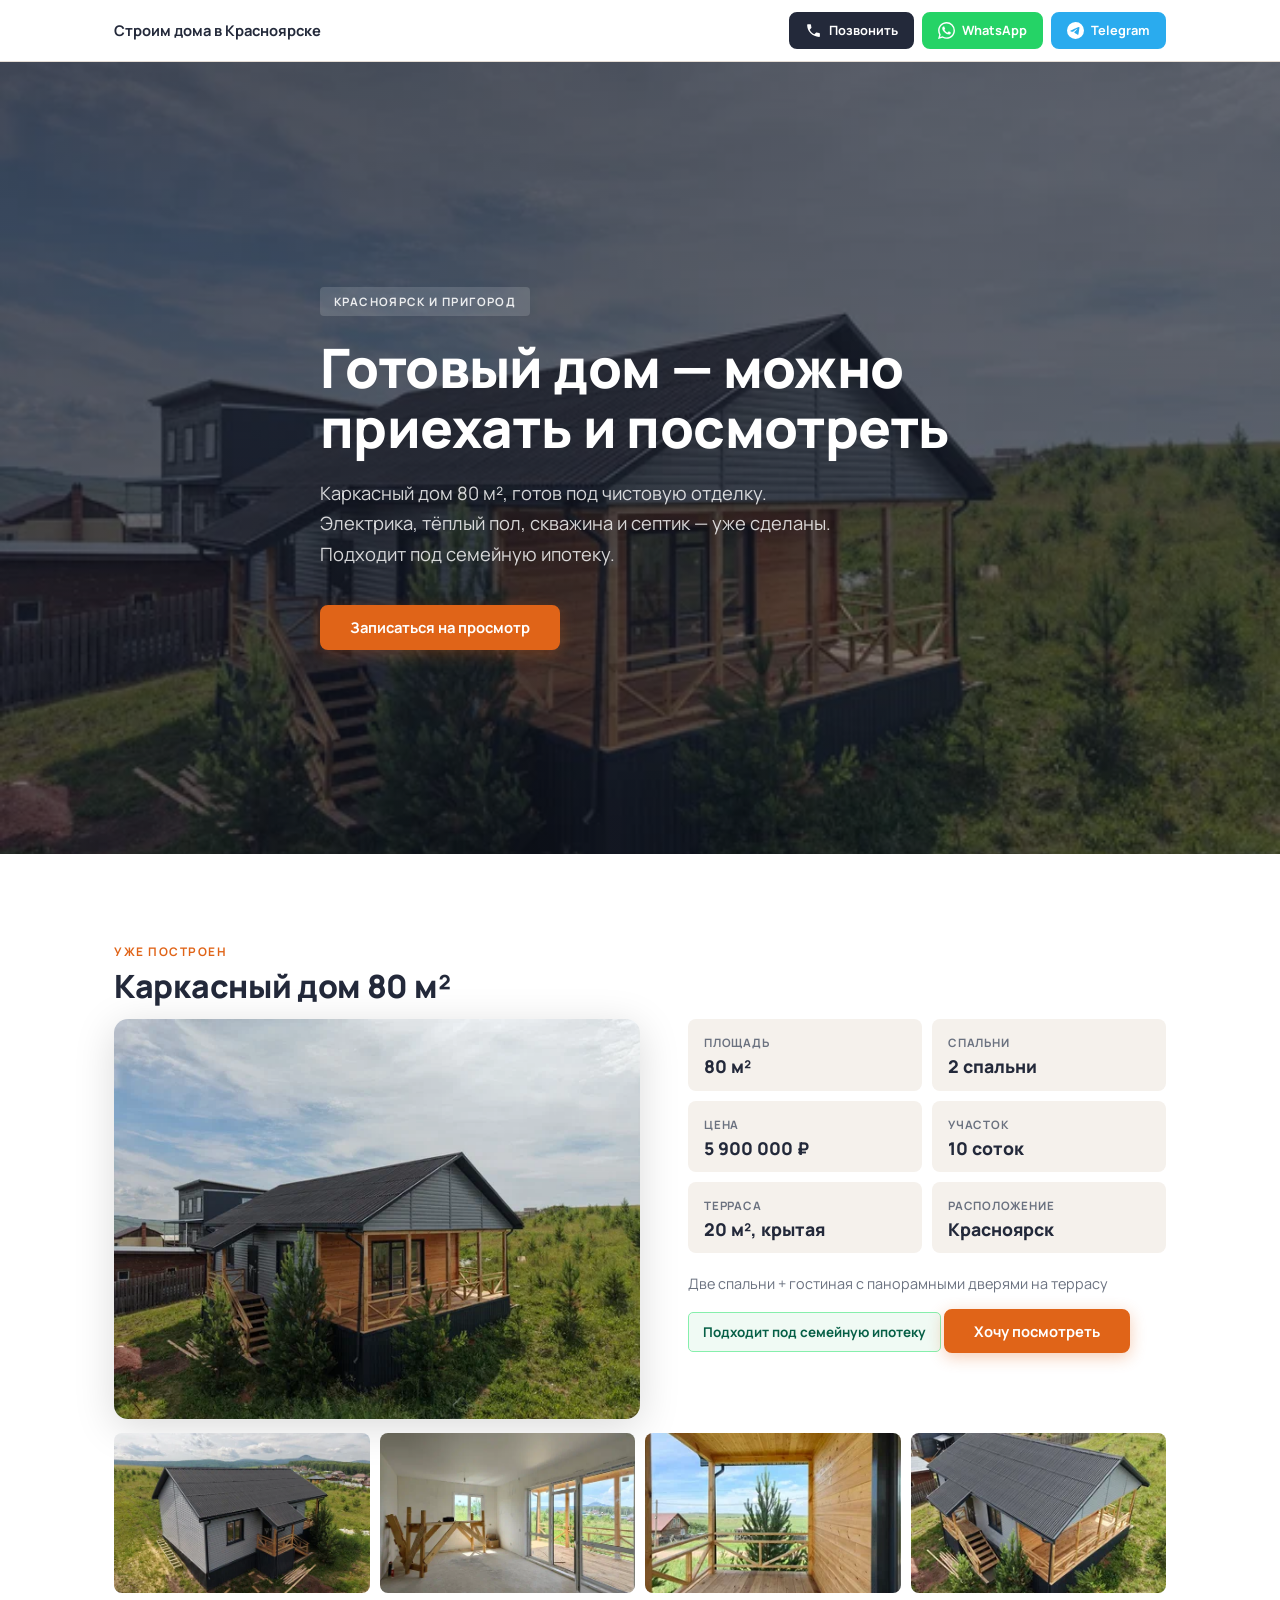
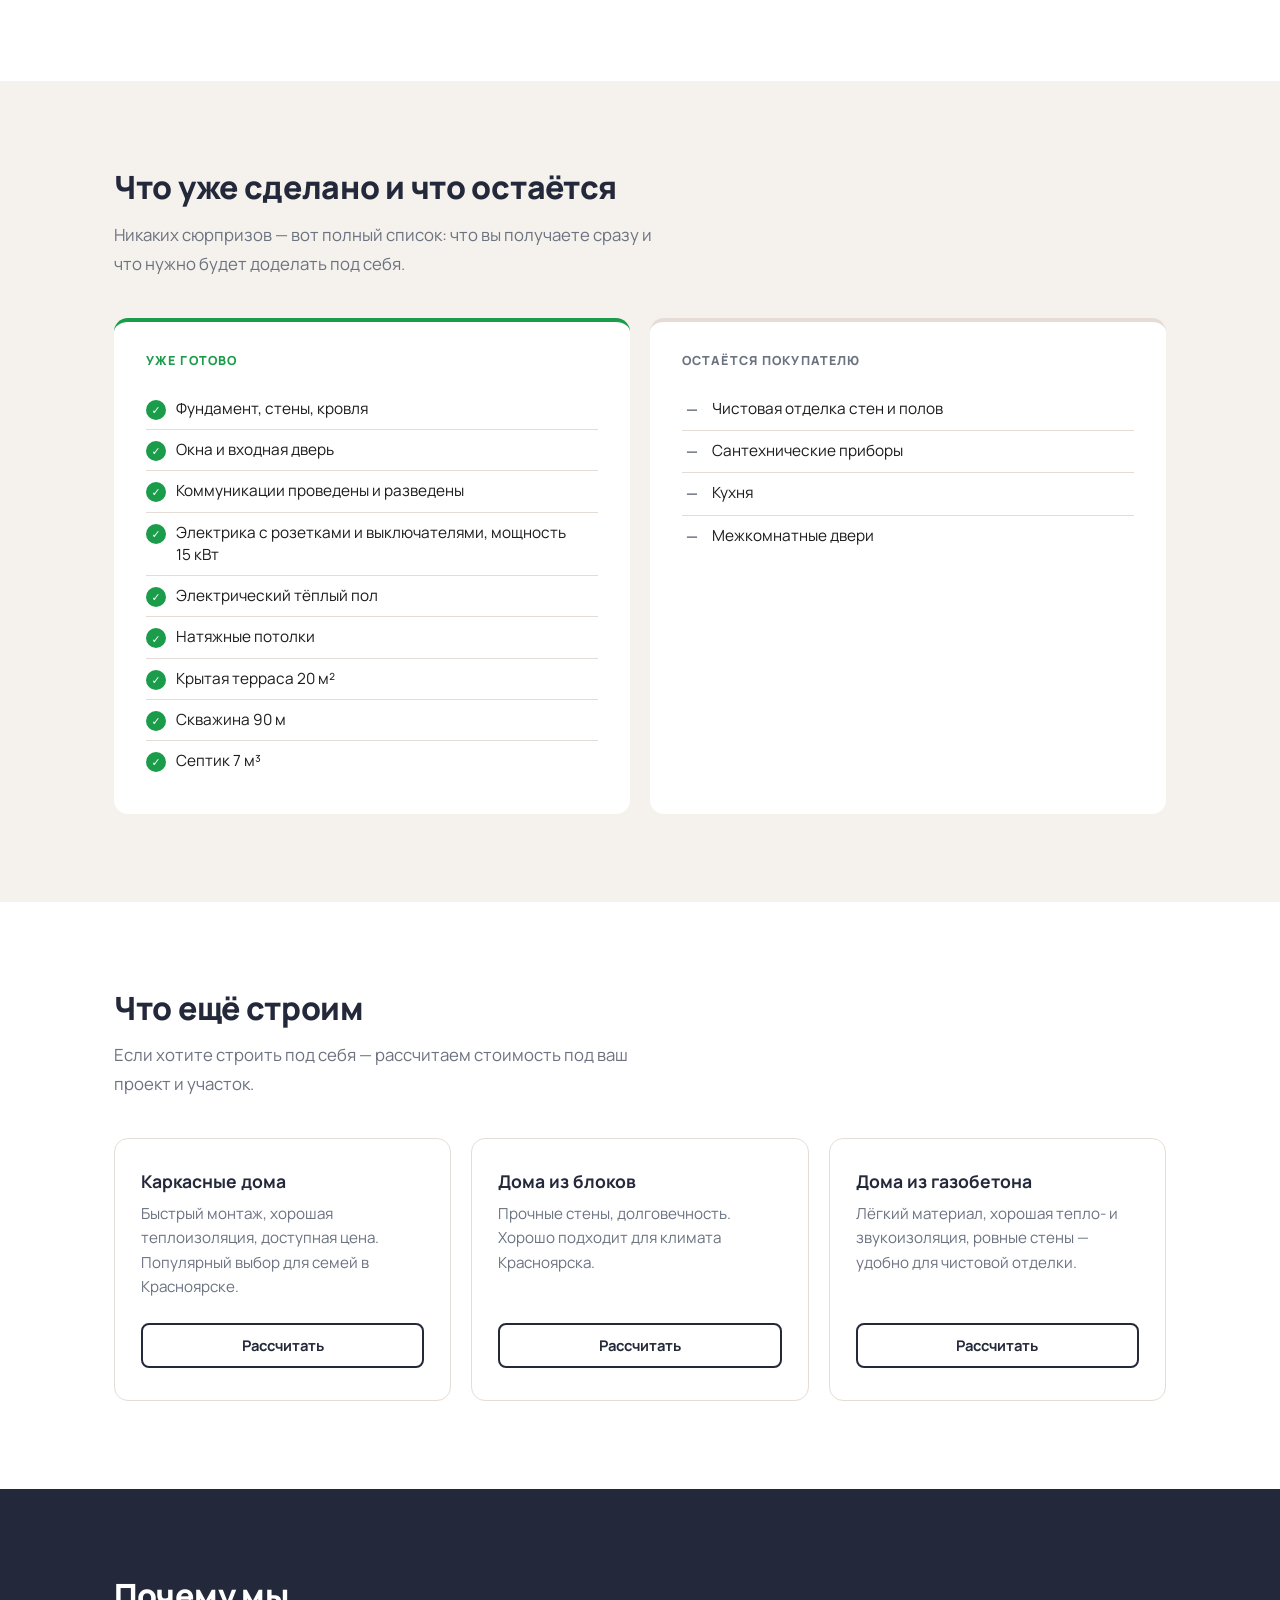
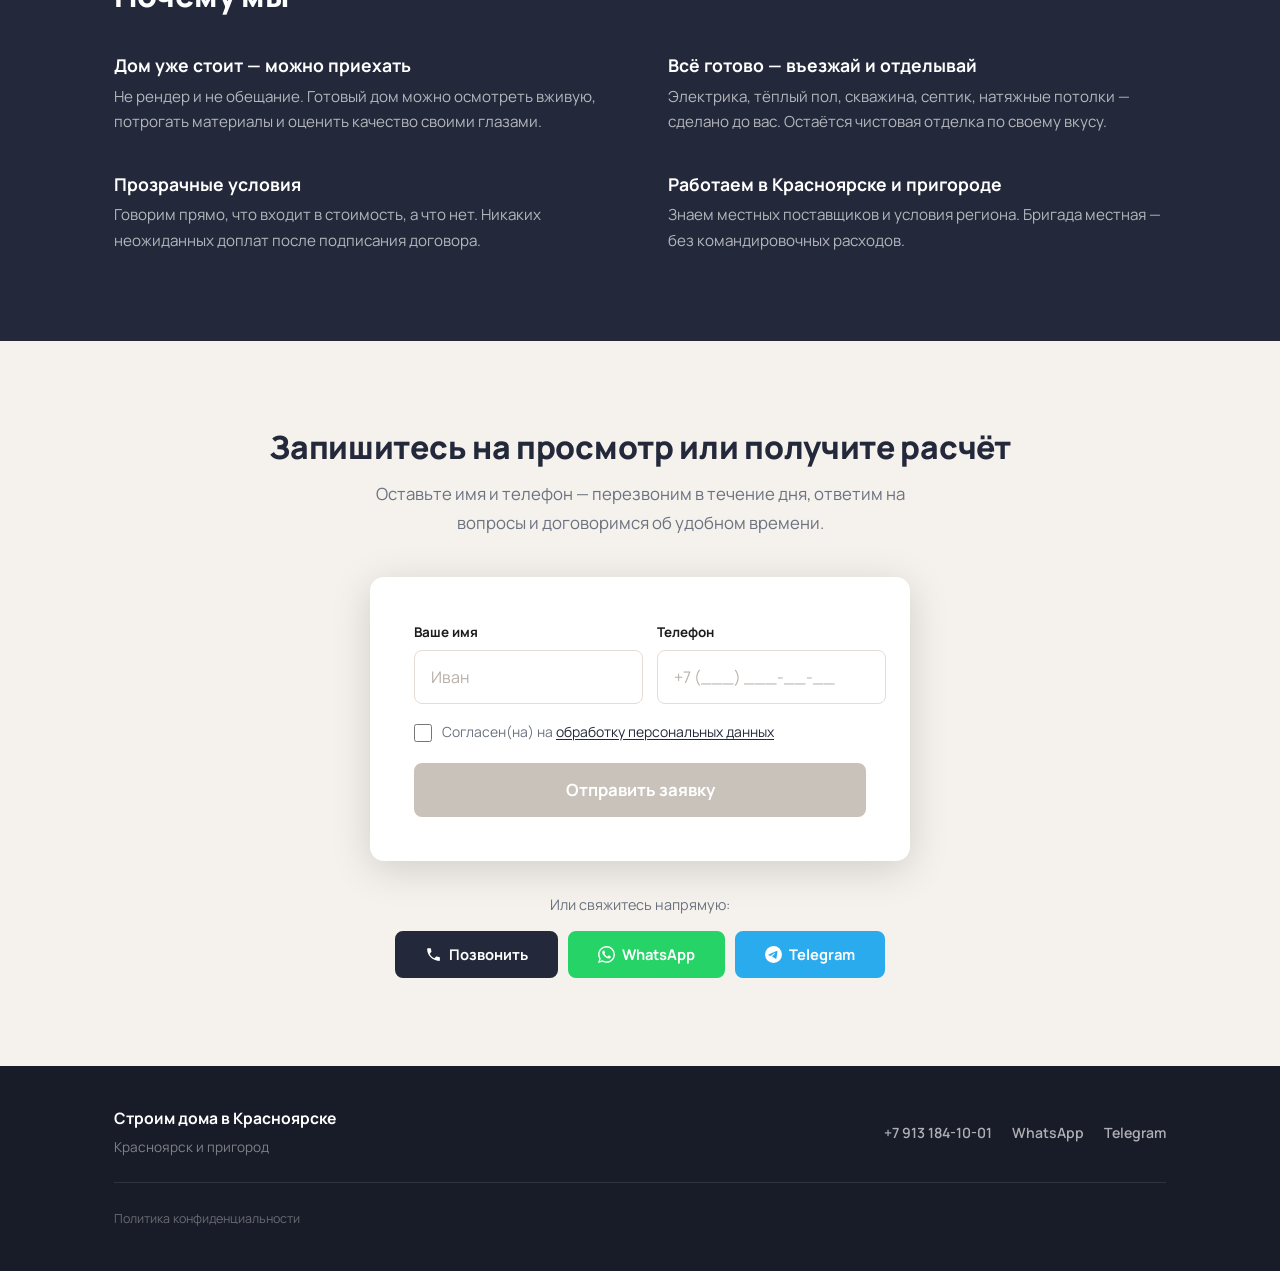
==== index.html @ 35a7e0dd "Запуск лендинга: каркасный дом 80 м² в Красноярске HTML-структура, стили, логика формы Formspree, фо" ====
<!DOCTYPE html>
<html lang="ru">
<head>
  <meta charset="UTF-8">
  <meta name="viewport" content="width=device-width, initial-scale=1.0">
  <title>Каркасный дом в Красноярске — готов под чистовую отделку</title>
  <meta name="description" content="Готовый каркасный дом 80 м² в Красноярске за 5 900 000 ₽. Электрика, тёплый пол, скважина, септик — уже сделаны. Подходит под семейную ипотеку.">
  <link rel="preconnect" href="https://fonts.googleapis.com">
  <link rel="preconnect" href="https://fonts.gstatic.com" crossorigin>
  <link href="https://fonts.googleapis.com/css2?family=Manrope:wght@400;500;600;700;800&display=swap" rel="stylesheet">
  <link rel="stylesheet" href="style.css">
</head>
<body>

  <!-- ========== ШАПКА ========== -->
  <header class="site-header">
    <div class="container">
      <div class="header-inner">
        <p class="header-brand">Строим дома в Красноярске</p>
        <nav class="header-contacts">
          <a href="tel:+79131841001" class="btn btn-call">Позвонить</a>
          <a href="https://wa.me/79131841001" class="btn btn-whatsapp" target="_blank" rel="noopener noreferrer">WhatsApp</a>
          <a href="https://t.me/buldog012" class="btn btn-telegram" target="_blank" rel="noopener noreferrer">Telegram</a>
        </nav>
      </div>
    </div>
  </header>


  <!-- ========== СЕКЦИЯ 1: HERO ========== -->
  <section class="hero" id="hero">
    <div class="container">
      <div class="hero-content">
        <p class="hero-location">Красноярск и пригород</p>
        <h1>Готовый дом&nbsp;— можно приехать и&nbsp;посмотреть</h1>
        <p class="hero-desc">
          Каркасный дом 80&nbsp;м², готов под чистовую отделку.
          Электрика, тёплый пол, скважина и&nbsp;септик&nbsp;— уже сделаны.
          Подходит под семейную ипотеку.
        </p>
        <a href="#form" class="btn btn-primary">Записаться на просмотр</a>
      </div>
    </div>
  </section>


  <!-- ========== СЕКЦИЯ 2: ГОТОВЫЙ ДОМ ========== -->
  <section class="ready-house" id="house">
    <div class="container">
      <p class="section-label">Уже построен</p>
      <h2>Каркасный дом 80&nbsp;м²</h2>

      <div class="house-layout">

        <!-- Главное фото -->
        <div class="house-photo">
          <img src="photos/main.jpg" alt="Готовый каркасный дом с террасой — вид сбоку" class="photo-main">
        </div>

        <!-- Параметры и CTA -->
        <div class="house-details">
          <dl class="house-params">
            <div class="param-item">
              <dt>Площадь</dt>
              <dd>80 м²</dd>
            </div>
            <div class="param-item">
              <dt>Спальни</dt>
              <dd>2 спальни</dd>
            </div>
            <div class="param-item">
              <dt>Цена</dt>
              <dd>5&nbsp;900&nbsp;000&nbsp;₽</dd>
            </div>
            <div class="param-item">
              <dt>Участок</dt>
              <dd>10 соток</dd>
            </div>
            <div class="param-item">
              <dt>Терраса</dt>
              <dd>20 м², крытая</dd>
            </div>
            <div class="param-item">
              <dt>Расположение</dt>
              <dd>Красноярск</dd>
            </div>
          </dl>

          <p class="house-plan">Две спальни + гостиная с&nbsp;панорамными дверями на&nbsp;террасу</p>

          <p class="mortgage-badge">Подходит под семейную ипотеку</p>

          <a href="#form" class="btn btn-primary">Хочу посмотреть</a>
        </div>

      </div><!-- /.house-layout -->

      <!-- Галерея -->
      <div class="house-gallery">
        <div class="gallery-item"><img src="photos/facade.jpg" alt="Дом целиком — фасад с участком и видом на горы" class="gallery-photo"></div>
        <div class="gallery-item"><img src="photos/interior.jpg" alt="Гостиная с панорамными дверями" class="gallery-photo"></div>
        <div class="gallery-item"><img src="photos/terrace.jpg" alt="Крытая деревянная терраса 20 м²" class="gallery-photo"></div>
        <div class="gallery-item"><img src="photos/roof.jpg" alt="Вид сверху на кровлю дома" class="gallery-photo"></div>
      </div>

    </div>
  </section>


  <!-- ========== СЕКЦИЯ 3: ЧТО СДЕЛАНО / ЧТО ОСТАЁТСЯ ========== -->
  <section class="included" id="included">
    <div class="container">
      <h2>Что уже сделано и что остаётся</h2>
      <p class="section-desc">
        Никаких сюрпризов&nbsp;— вот полный список: что вы получаете сразу и что нужно будет доделать под себя.
      </p>

      <div class="included-grid">

        <div class="included-col included-done">
          <h3>Уже готово</h3>
          <ul>
            <li>Фундамент, стены, кровля</li>
            <li>Окна и входная дверь</li>
            <li>Коммуникации проведены и разведены</li>
            <li>Электрика с розетками и выключателями, мощность 15&nbsp;кВт</li>
            <li>Электрический тёплый пол</li>
            <li>Натяжные потолки</li>
            <li>Крытая терраса 20&nbsp;м²</li>
            <li>Скважина 90&nbsp;м</li>
            <li>Септик 7&nbsp;м³</li>
          </ul>
        </div>

        <div class="included-col included-todo">
          <h3>Остаётся покупателю</h3>
          <ul>
            <li>Чистовая отделка стен и полов</li>
            <li>Сантехнические приборы</li>
            <li>Кухня</li>
            <li>Межкомнатные двери</li>
          </ul>
        </div>

      </div><!-- /.included-grid -->
    </div>
  </section>


  <!-- ========== СЕКЦИЯ 4: ЧТО ЕЩЁ СТРОИМ ========== -->
  <section class="build-types" id="types">
    <div class="container">
      <h2>Что ещё строим</h2>
      <p class="section-desc">
        Если хотите строить под себя&nbsp;— рассчитаем стоимость под ваш проект и участок.
      </p>

      <div class="types-grid">

        <div class="type-card">
          <h3>Каркасные дома</h3>
          <p>
            Быстрый монтаж, хорошая теплоизоляция, доступная цена.
            Популярный выбор для семей в Красноярске.
          </p>
          <a href="#form" class="btn btn-outline">Рассчитать</a>
        </div>

        <div class="type-card">
          <h3>Дома из блоков</h3>
          <p>
            Прочные стены, долговечность.
            Хорошо подходит для климата Красноярска.
          </p>
          <a href="#form" class="btn btn-outline">Рассчитать</a>
        </div>

        <div class="type-card">
          <h3>Дома из газобетона</h3>
          <p>
            Лёгкий материал, хорошая тепло- и звукоизоляция,
            ровные стены&nbsp;— удобно для чистовой отделки.
          </p>
          <a href="#form" class="btn btn-outline">Рассчитать</a>
        </div>

      </div><!-- /.types-grid -->
    </div>
  </section>


  <!-- ========== СЕКЦИЯ 5: ПОЧЕМУ МЫ ========== -->
  <section class="why-us" id="why">
    <div class="container">
      <h2>Почему мы</h2>

      <div class="reasons-grid">

        <div class="reason">
          <h3>Дом уже стоит&nbsp;— можно приехать</h3>
          <p>
            Не рендер и не обещание. Готовый дом можно осмотреть вживую,
            потрогать материалы и оценить качество своими глазами.
          </p>
        </div>

        <div class="reason">
          <h3>Всё готово&nbsp;— въезжай и отделывай</h3>
          <p>
            Электрика, тёплый пол, скважина, септик, натяжные потолки&nbsp;— сделано до вас.
            Остаётся чистовая отделка по своему вкусу.
          </p>
        </div>

        <div class="reason">
          <h3>Прозрачные условия</h3>
          <p>
            Говорим прямо, что входит в стоимость, а что нет.
            Никаких неожиданных доплат после подписания договора.
          </p>
        </div>

        <div class="reason">
          <h3>Работаем в Красноярске и пригороде</h3>
          <p>
            Знаем местных поставщиков и условия региона.
            Бригада местная&nbsp;— без командировочных расходов.
          </p>
        </div>

      </div><!-- /.reasons-grid -->
    </div>
  </section>


  <!-- ========== СЕКЦИЯ 6: ФОРМА ЗАЯВКИ ========== -->
  <section class="form-section" id="form">
    <div class="container">
      <h2>Запишитесь на просмотр или получите расчёт</h2>
      <p class="section-desc">
        Оставьте имя и телефон&nbsp;— перезвоним в течение дня,
        ответим на вопросы и договоримся об удобном времени.
      </p>

      <!--
        Formspree: зарегистрируйтесь на formspree.io, создайте форму
        и замените ВАША_ФОРМА_ID на полученный ID (например, xrgvkpbn).
      -->
      <form class="lead-form" id="lead-form"
            action="https://formspree.io/f/mgojpaep"
            method="POST">

        <div class="form-fields">
          <div class="form-field">
            <label for="name">Ваше имя</label>
            <input
              type="text"
              id="name"
              name="name"
              placeholder="Иван"
              autocomplete="given-name"
              required
            >
          </div>
          <div class="form-field">
            <label for="phone">Телефон</label>
            <input
              type="tel"
              id="phone"
              name="phone"
              placeholder="+7 (___) ___-__-__"
              autocomplete="tel"
              required
            >
          </div>
        </div>

        <div class="form-consent">
          <label class="consent-label">
            <input type="checkbox" name="consent" required>
            <span>
              Согласен(на) на
              <a href="privacy.html" target="_blank" rel="noopener">обработку персональных данных</a>
            </span>
          </label>
        </div>

        <button type="submit" class="btn btn-primary btn-submit">Отправить заявку</button>

      </form>

      <!-- Показывается после успешной отправки вместо формы -->
      <div class="form-success" id="form-success" hidden>
        <p class="success-icon">&#10003;</p>
        <h3>Заявка отправлена!</h3>
        <p>Перезвоним вам в течение дня.</p>
      </div>

      <!-- Альтернативный способ связи -->
      <div class="form-alt-contacts">
        <p>Или свяжитесь напрямую:</p>
        <div class="contact-buttons">
          <a href="tel:+79131841001" class="btn btn-call">Позвонить</a>
          <a href="https://wa.me/79131841001" class="btn btn-whatsapp" target="_blank" rel="noopener noreferrer">WhatsApp</a>
          <a href="https://t.me/buldog012" class="btn btn-telegram" target="_blank" rel="noopener noreferrer">Telegram</a>
        </div>
      </div>

    </div>
  </section>


  <!-- ========== ПОДВАЛ ========== -->
  <footer class="site-footer">
    <div class="container">
      <div class="footer-inner">

        <div class="footer-info">
          <p class="footer-brand">Строим дома в Красноярске</p>
          <p class="footer-city">Красноярск и пригород</p>
        </div>

        <div class="footer-contacts">
          <a href="tel:+79131841001">+7 913 184-10-01</a>
          <a href="https://wa.me/79131841001" target="_blank" rel="noopener noreferrer">WhatsApp</a>
          <a href="https://t.me/buldog012" target="_blank" rel="noopener noreferrer">Telegram</a>
        </div>

      </div><!-- /.footer-inner -->

      <p class="footer-legal">
        <a href="privacy.html">Политика конфиденциальности</a>
      </p>
    </div>
  </footer>

  <!-- Прилипающая нижняя панель (только мобильные) -->
  <div class="mobile-bar">
    <a href="tel:+79131841001" class="mobile-bar__btn mobile-bar__btn--call">Позвонить</a>
    <a href="https://wa.me/79131841001" class="mobile-bar__btn mobile-bar__btn--wa" target="_blank" rel="noopener noreferrer">WhatsApp</a>
    <a href="https://t.me/buldog012" class="mobile-bar__btn mobile-bar__btn--tg" target="_blank" rel="noopener noreferrer">Telegram</a>
  </div>

  <script src="script.js"></script>
</body>
</html>
---- style.css ----
@import url('https://fonts.googleapis.com/css2?family=Manrope:wght@400;500;600;700;800&display=swap');

/* =============================================
   Переменные
============================================= */
:root {
  /* Палитра из фото дома */
  --c-dark:        #23293a;   /* графит/антрацит — обшивка дома */
  --c-dark-deep:   #181c28;   /* подвал, самые тёмные места */
  --c-accent:      #e06418;   /* CTA — тёплый оранжевый, видно на любом фоне */
  --c-accent-h:    #c45514;
  --c-wood:        #9e6b38;   /* дерево террасы */
  --c-wood-light:  #f0e8df;   /* светлый беж */

  /* Зелёный — выполнено */
  --c-green:       #1a9c4a;
  --c-green-bg:    #f0faf4;
  --c-green-brd:   #86efac;

  /* Мессенджеры */
  --c-wa:   #25d366;  --c-wa-h:  #1da851;
  --c-tg:   #2aabee;  --c-tg-h:  #1a8fc6;

  /* Нейтральные */
  --c-bg:      #ffffff;
  --c-bg-alt:  #f5f1ec;
  --c-text:    #1c1c1e;
  --c-muted:   #6b7280;
  --c-border:  #e5ddd5;

  /* Форма и тени */
  --r:     14px;
  --r-sm:  8px;
  --r-xs:  5px;
  --sh-sm: 0 2px 8px rgba(0,0,0,.07);
  --sh:    0 4px 20px rgba(0,0,0,.10);
  --sh-md: 0 8px 40px rgba(0,0,0,.15);

  --wrap: 1100px;
  --py:   88px;
}

/* =============================================
   Сброс и база
============================================= */
*, *::before, *::after { box-sizing: border-box; margin: 0; padding: 0; }
html  { scroll-behavior: smooth; }
img   { max-width: 100%; display: block; }
a     { text-decoration: none; color: inherit; }
ul    { list-style: none; }

body {
  font-family: 'Manrope', 'Segoe UI', system-ui, sans-serif;
  font-size: 17px;
  line-height: 1.65;
  color: var(--c-text);
  background: var(--c-bg);
  -webkit-font-smoothing: antialiased;
}

h1, h2, h3 { line-height: 1.18; font-weight: 800; }
h2 { font-size: 2rem; color: var(--c-dark); margin-bottom: 14px; letter-spacing: -.3px; }
h3 { font-size: 1.1rem; font-weight: 700; }

/* =============================================
   Контейнер
============================================= */
.container {
  max-width: var(--wrap);
  margin: 0 auto;
  padding: 0 24px;
}

section { padding: var(--py) 0; }

.section-label {
  font-size: .74rem;
  font-weight: 700;
  letter-spacing: .13em;
  text-transform: uppercase;
  color: var(--c-accent);
  margin-bottom: 6px;
}

.section-desc {
  font-size: 1.05rem;
  color: var(--c-muted);
  max-width: 560px;
  margin-bottom: 40px;
  line-height: 1.7;
}

/* =============================================
   Кнопки
============================================= */
.btn {
  display: inline-flex;
  align-items: center;
  justify-content: center;
  gap: 7px;
  padding: 13px 28px;
  border-radius: var(--r-sm);
  font-family: inherit;
  font-size: .92rem;
  font-weight: 700;
  border: 2px solid transparent;
  cursor: pointer;
  transition: background .17s, color .17s, border-color .17s, box-shadow .17s, transform .1s;
  white-space: nowrap;
  line-height: 1;
}
.btn:active { transform: scale(.97); }

.btn-primary {
  background: var(--c-accent);
  color: #fff;
  border-color: var(--c-accent);
  box-shadow: 0 4px 16px rgba(224,100,24,.32);
}
.btn-primary:hover {
  background: var(--c-accent-h);
  border-color: var(--c-accent-h);
  box-shadow: 0 6px 22px rgba(224,100,24,.42);
}

.btn-outline {
  background: transparent;
  color: var(--c-dark);
  border-color: var(--c-dark);
}
.btn-outline:hover { background: var(--c-dark); color: #fff; }

.btn-call     { background: var(--c-dark);  color: #fff; border-color: var(--c-dark); }
.btn-call:hover { background: var(--c-dark-deep); border-color: var(--c-dark-deep); }
.btn-whatsapp { background: var(--c-wa);   color: #fff; border-color: var(--c-wa); }
.btn-whatsapp:hover { background: var(--c-wa-h); border-color: var(--c-wa-h); }
.btn-telegram { background: var(--c-tg);   color: #fff; border-color: var(--c-tg); }
.btn-telegram:hover { background: var(--c-tg-h); border-color: var(--c-tg-h); }

/* Иконки в кнопках контактов */
.btn-call::before,
.btn-whatsapp::before,
.btn-telegram::before {
  content: '';
  display: block;
  width: 17px;
  height: 17px;
  background: no-repeat center / contain;
  flex-shrink: 0;
}
.btn-call::before {
  background-image: url("data:image/svg+xml,%3Csvg xmlns='http://www.w3.org/2000/svg' viewBox='0 0 24 24' fill='white'%3E%3Cpath d='M6.62 10.79c1.44 2.83 3.76 5.14 6.59 6.59l2.2-2.2c.27-.27.67-.36 1.02-.24 1.12.37 2.33.57 3.57.57.55 0 1 .45 1 1V20c0 .55-.45 1-1 1-9.39 0-17-7.61-17-17 0-.55.45-1 1-1h3.5c.55 0 1 .45 1 1 0 1.25.2 2.45.57 3.57.11.35.03.74-.25 1.02l-2.2 2.2z'/%3E%3C/svg%3E");
}
.btn-whatsapp::before {
  background-image: url("data:image/svg+xml,%3Csvg xmlns='http://www.w3.org/2000/svg' viewBox='0 0 24 24' fill='white'%3E%3Cpath d='M17.472 14.382c-.297-.149-1.758-.867-2.03-.967-.273-.099-.471-.148-.67.15-.197.297-.767.966-.94 1.164-.173.199-.347.223-.644.075-.297-.15-1.255-.463-2.39-1.475-.883-.788-1.48-1.761-1.653-2.059-.173-.297-.018-.458.13-.606.134-.133.298-.347.446-.52.149-.174.198-.298.298-.497.099-.198.05-.371-.025-.52-.075-.149-.669-1.612-.916-2.207-.242-.579-.487-.5-.669-.51-.173-.008-.371-.01-.57-.01-.198 0-.52.074-.792.372-.272.297-1.04 1.016-1.04 2.479 0 1.462 1.065 2.875 1.213 3.074.149.198 2.096 3.2 5.077 4.487.709.306 1.262.489 1.694.625.712.227 1.36.195 1.871.118.571-.085 1.758-.719 2.006-1.413.248-.694.248-1.289.173-1.413-.074-.124-.272-.198-.57-.347m-5.421 7.403h-.004a9.87 9.87 0 01-5.031-1.378l-.361-.214-3.741.982.998-3.648-.235-.374a9.86 9.86 0 01-1.51-5.26c.001-5.45 4.436-9.884 9.888-9.884 2.64 0 5.122 1.03 6.988 2.898a9.825 9.825 0 012.893 6.994c-.003 5.45-4.437 9.884-9.885 9.884m8.413-18.297A11.815 11.815 0 0012.05 0C5.495 0 .16 5.335.157 11.892c0 2.096.547 4.142 1.588 5.945L.057 24l6.305-1.654a11.882 11.882 0 005.683 1.448h.005c6.554 0 11.89-5.335 11.893-11.893a11.821 11.821 0 00-3.48-8.413z'/%3E%3C/svg%3E");
}
.btn-telegram::before {
  background-image: url("data:image/svg+xml,%3Csvg xmlns='http://www.w3.org/2000/svg' viewBox='0 0 24 24' fill='white'%3E%3Cpath d='M11.944 0A12 12 0 0 0 0 12a12 12 0 0 0 12 12 12 12 0 0 0 12-12A12 12 0 0 0 12 0a12 12 0 0 0-.056 0zm4.962 7.224c.1-.002.321.023.465.14a.506.506 0 0 1 .171.325c.016.093.036.306.02.472-.18 1.898-.962 6.502-1.36 8.627-.168.9-.499 1.201-.82 1.23-.696.065-1.225-.46-1.9-.902-1.056-.693-1.653-1.124-2.678-1.8-1.185-.78-.417-1.21.258-1.91.177-.184 3.247-2.977 3.307-3.23.007-.032.014-.15-.056-.212s-.174-.041-.249-.024c-.106.024-1.793 1.14-5.061 3.345-.48.33-.913.49-1.302.48-.428-.008-1.252-.241-1.865-.44-.752-.245-1.349-.374-1.297-.789.027-.216.325-.437.893-.663 3.498-1.524 5.83-2.529 6.998-3.014 3.332-1.386 4.025-1.627 4.476-1.635z'/%3E%3C/svg%3E");
}

/* =============================================
   Шапка
============================================= */
.site-header {
  position: sticky;
  top: 0;
  z-index: 100;
  background: rgba(255,255,255,.96);
  backdrop-filter: blur(10px);
  -webkit-backdrop-filter: blur(10px);
  border-bottom: 1px solid var(--c-border);
  padding: 12px 0;
}
.header-inner {
  display: flex;
  align-items: center;
  justify-content: space-between;
  gap: 16px;
}
.header-brand {
  font-size: .92rem;
  font-weight: 700;
  color: var(--c-dark);
  white-space: nowrap;
}
.header-contacts { display: flex; gap: 8px; }
.header-contacts .btn { padding: 8px 14px; font-size: .8rem; }

/* =============================================
   Hero
============================================= */
.hero {
  background:
    linear-gradient(170deg, rgba(20,25,40,.70) 0%, rgba(20,25,40,.50) 100%),
    url('photos/main.jpg') center 40% / cover no-repeat;
  min-height: 88vh;
  display: flex;
  align-items: center;
  padding: 120px 0 100px;
}
.hero-content { max-width: 640px; }

.hero-location {
  display: inline-block;
  background: rgba(255,255,255,.15);
  color: rgba(255,255,255,.88);
  font-size: .72rem;
  font-weight: 700;
  letter-spacing: .12em;
  text-transform: uppercase;
  padding: 5px 14px;
  border-radius: 4px;
  margin-bottom: 22px;
}
.hero h1 {
  font-size: 3.4rem;
  color: #fff;
  font-weight: 800;
  line-height: 1.1;
  letter-spacing: -.6px;
  margin-bottom: 20px;
}
.hero-desc {
  font-size: 1.15rem;
  color: rgba(255,255,255,.82);
  line-height: 1.65;
  margin-bottom: 36px;
  max-width: 520px;
}

/* =============================================
   Готовый дом
============================================= */
.ready-house { background: var(--c-bg); }

.house-layout {
  display: grid;
  grid-template-columns: 1.1fr 1fr;
  gap: 48px;
  align-items: start;
  margin-bottom: 14px;
}
.photo-main {
  width: 100%;
  height: 400px;
  object-fit: cover;
  border-radius: var(--r);
  box-shadow: var(--sh-md);
}

.house-params {
  display: grid;
  grid-template-columns: 1fr 1fr;
  gap: 10px;
  margin-bottom: 20px;
}
.param-item {
  background: var(--c-bg-alt);
  border-radius: var(--r-sm);
  padding: 14px 16px;
}
.param-item dt {
  font-size: .72rem;
  color: var(--c-muted);
  font-weight: 700;
  text-transform: uppercase;
  letter-spacing: .07em;
  margin-bottom: 4px;
}
.param-item dd {
  font-size: 1.1rem;
  font-weight: 800;
  color: var(--c-dark);
  line-height: 1.15;
}

.house-plan {
  font-size: .9rem;
  color: var(--c-muted);
  margin-bottom: 14px;
  line-height: 1.5;
}

.mortgage-badge {
  display: inline-block;
  background: var(--c-green-bg);
  color: #065f46;
  border: 1px solid var(--c-green-brd);
  border-radius: var(--r-xs);
  padding: 8px 14px;
  font-size: .84rem;
  font-weight: 700;
  margin-bottom: 22px;
}

.house-gallery {
  display: grid;
  grid-template-columns: repeat(4, 1fr);
  gap: 10px;
  margin-top: 10px;
}
.gallery-item {
  overflow: hidden;
  border-radius: var(--r-sm);
  height: 160px;
}
.gallery-photo {
  width: 100%;
  height: 100%;
  object-fit: cover;
  display: block;
  transition: transform .32s ease;
}
.gallery-item:hover .gallery-photo { transform: scale(1.07); }

/* =============================================
   Что сделано / остаётся
============================================= */
.included { background: var(--c-bg-alt); }

.included-grid {
  display: grid;
  grid-template-columns: 1fr 1fr;
  gap: 20px;
}
.included-col {
  background: var(--c-bg);
  border-radius: var(--r);
  padding: 32px;
  border-top: 4px solid var(--c-border);
}
.included-done { border-top-color: var(--c-green); }

.included-col h3 {
  font-size: .78rem;
  font-weight: 800;
  text-transform: uppercase;
  letter-spacing: .09em;
  margin-bottom: 20px;
  color: var(--c-muted);
}
.included-done h3 { color: var(--c-green); }

.included-col ul li {
  display: flex;
  align-items: flex-start;
  gap: 10px;
  padding: 9px 0;
  border-bottom: 1px solid var(--c-border);
  font-size: .96rem;
  line-height: 1.45;
}
.included-col ul li:last-child { border-bottom: none; }

.included-done ul li::before {
  content: '✓';
  display: flex;
  align-items: center;
  justify-content: center;
  width: 20px;
  height: 20px;
  min-width: 20px;
  background: var(--c-green);
  color: #fff;
  border-radius: 50%;
  font-size: .68rem;
  font-weight: 800;
  margin-top: 2px;
}
.included-todo ul li::before {
  content: '—';
  color: var(--c-muted);
  font-weight: 700;
  min-width: 20px;
  text-align: center;
  margin-top: 1px;
}

/* =============================================
   Что строим
============================================= */
.build-types { background: var(--c-bg); }

.types-grid {
  display: grid;
  grid-template-columns: repeat(3, 1fr);
  gap: 20px;
}
.type-card {
  border: 1.5px solid var(--c-border);
  border-radius: var(--r);
  padding: 32px 26px;
  display: flex;
  flex-direction: column;
  transition: box-shadow .2s, border-color .2s, transform .2s;
}
.type-card:hover {
  box-shadow: var(--sh);
  border-color: #c4b8ad;
  transform: translateY(-3px);
}
.type-num {
  font-size: 2.2rem;
  font-weight: 800;
  color: var(--c-border);
  line-height: 1;
  margin-bottom: 14px;
}
.type-card h3 { color: var(--c-dark); margin-bottom: 10px; }
.type-card p  { color: var(--c-muted); font-size: .95rem; flex-grow: 1; margin-bottom: 24px; line-height: 1.6; }

/* =============================================
   Почему мы
============================================= */
.why-us { background: var(--c-dark); }
.why-us h2 { color: #fff; margin-bottom: 40px; }

.reasons-grid {
  display: grid;
  grid-template-columns: repeat(2, 1fr);
  gap: 40px 56px;
}
.reason-num {
  font-size: 1.3rem;
  font-weight: 800;
  color: rgba(255,255,255,.18);
  margin-bottom: 10px;
}
.reason h3 { color: #fff; margin-bottom: 8px; }
.reason p  { color: rgba(255,255,255,.66); font-size: .95rem; line-height: 1.65; }

/* =============================================
   Форма
============================================= */
.form-section { background: var(--c-bg-alt); }
.form-section h2 { text-align: center; }
.form-section .section-desc { margin: 0 auto 40px; text-align: center; }

.lead-form {
  max-width: 540px;
  margin: 0 auto;
  background: var(--c-bg);
  border-radius: var(--r);
  padding: 44px;
  box-shadow: var(--sh-md);
}
.form-fields {
  display: grid;
  grid-template-columns: 1fr 1fr;
  gap: 14px;
  margin-bottom: 18px;
}
.form-field { display: flex; flex-direction: column; gap: 6px; }
.form-field label { font-size: .84rem; font-weight: 700; color: var(--c-text); }
.form-field input {
  padding: 15px 16px;
  border: 1.5px solid var(--c-border);
  border-radius: var(--r-sm);
  font-family: inherit;
  font-size: 1rem;
  color: var(--c-text);
  background: var(--c-bg);
  transition: border-color .18s, box-shadow .18s;
  -webkit-appearance: none;
  appearance: none;
}
.form-field input:focus {
  outline: none;
  border-color: var(--c-dark);
  box-shadow: 0 0 0 3px rgba(35,41,58,.1);
}
.form-field input::placeholder { color: #b8afa8; }

.form-consent { margin-bottom: 20px; }
.consent-label {
  display: flex;
  align-items: flex-start;
  gap: 10px;
  cursor: pointer;
  font-size: .87rem;
  color: var(--c-muted);
  line-height: 1.5;
}
.consent-label input[type="checkbox"] {
  width: 18px;
  height: 18px;
  min-width: 18px;
  margin-top: 2px;
  accent-color: var(--c-dark);
  cursor: pointer;
}
.consent-label a { color: var(--c-dark); text-decoration: underline; text-underline-offset: 2px; }
.consent-label a:hover { color: var(--c-accent); }

.btn-submit { width: 100%; padding: 17px; font-size: 1.05rem; margin-bottom: 0; }
.btn-submit:disabled {
  background: #c8c2bb;
  border-color: #c8c2bb;
  box-shadow: none;
  cursor: not-allowed;
  transform: none;
}

.form-success {
  max-width: 540px;
  margin: 0 auto;
  background: var(--c-bg);
  border-radius: var(--r);
  padding: 60px 44px;
  text-align: center;
  box-shadow: var(--sh-md);
}
.success-icon {
  display: flex;
  align-items: center;
  justify-content: center;
  width: 56px;
  height: 56px;
  background: var(--c-green-bg);
  color: var(--c-green);
  border-radius: 50%;
  font-size: 1.4rem;
  font-weight: 800;
  margin: 0 auto 18px;
}
.form-success h3 { color: var(--c-dark); font-size: 1.4rem; margin-bottom: 8px; }
.form-success p  { color: var(--c-muted); }

.form-alt-contacts { text-align: center; margin-top: 32px; }
.form-alt-contacts > p { color: var(--c-muted); font-size: .9rem; margin-bottom: 14px; }
.contact-buttons { display: flex; gap: 10px; justify-content: center; flex-wrap: wrap; }

/* =============================================
   Подвал
============================================= */
.site-footer { background: var(--c-dark-deep); padding: 40px 0; }

.footer-inner {
  display: flex;
  align-items: center;
  justify-content: space-between;
  gap: 24px;
  margin-bottom: 24px;
  flex-wrap: wrap;
}
.footer-brand { font-size: .98rem; font-weight: 700; color: #fff; margin-bottom: 4px; }
.footer-city  { font-size: .85rem; color: rgba(255,255,255,.45); }

.footer-contacts { display: flex; gap: 20px; flex-wrap: wrap; }
.footer-contacts a {
  color: rgba(255,255,255,.65);
  font-size: .88rem;
  font-weight: 600;
  transition: color .17s;
}
.footer-contacts a:hover { color: #fff; }

.footer-legal {
  border-top: 1px solid rgba(255,255,255,.1);
  padding-top: 20px;
}
.footer-legal a {
  font-size: .78rem;
  color: rgba(255,255,255,.35);
  transition: color .17s;
}
.footer-legal a:hover { color: rgba(255,255,255,.65); }

/* =============================================
   Прилипающая мобильная панель
============================================= */
.mobile-bar {
  display: none;
  position: fixed;
  bottom: 0;
  left: 0;
  right: 0;
  z-index: 200;
  background: var(--c-dark-deep);
  border-top: 1px solid rgba(255,255,255,.1);
  box-shadow: 0 -4px 24px rgba(0,0,0,.28);
}
.mobile-bar__btn {
  flex: 1;
  display: flex;
  flex-direction: column;
  align-items: center;
  justify-content: center;
  gap: 4px;
  padding: 10px 6px 13px;
  font-size: .7rem;
  font-weight: 700;
  color: rgba(255,255,255,.8);
  border-right: 1px solid rgba(255,255,255,.07);
  transition: background .15s;
  letter-spacing: .02em;
}
.mobile-bar__btn:last-child { border-right: none; }
.mobile-bar__btn:active { background: rgba(255,255,255,.08); }

.mobile-bar__btn::before {
  content: '';
  display: block;
  width: 24px;
  height: 24px;
  background: no-repeat center / contain;
}
.mobile-bar__btn--call::before {
  background-image: url("data:image/svg+xml,%3Csvg xmlns='http://www.w3.org/2000/svg' viewBox='0 0 24 24' fill='white'%3E%3Cpath d='M6.62 10.79c1.44 2.83 3.76 5.14 6.59 6.59l2.2-2.2c.27-.27.67-.36 1.02-.24 1.12.37 2.33.57 3.57.57.55 0 1 .45 1 1V20c0 .55-.45 1-1 1-9.39 0-17-7.61-17-17 0-.55.45-1 1-1h3.5c.55 0 1 .45 1 1 0 1.25.2 2.45.57 3.57.11.35.03.74-.25 1.02l-2.2 2.2z'/%3E%3C/svg%3E");
}
.mobile-bar__btn--wa::before {
  background-image: url("data:image/svg+xml,%3Csvg xmlns='http://www.w3.org/2000/svg' viewBox='0 0 24 24' fill='white'%3E%3Cpath d='M17.472 14.382c-.297-.149-1.758-.867-2.03-.967-.273-.099-.471-.148-.67.15-.197.297-.767.966-.94 1.164-.173.199-.347.223-.644.075-.297-.15-1.255-.463-2.39-1.475-.883-.788-1.48-1.761-1.653-2.059-.173-.297-.018-.458.13-.606.134-.133.298-.347.446-.52.149-.174.198-.298.298-.497.099-.198.05-.371-.025-.52-.075-.149-.669-1.612-.916-2.207-.242-.579-.487-.5-.669-.51-.173-.008-.371-.01-.57-.01-.198 0-.52.074-.792.372-.272.297-1.04 1.016-1.04 2.479 0 1.462 1.065 2.875 1.213 3.074.149.198 2.096 3.2 5.077 4.487.709.306 1.262.489 1.694.625.712.227 1.36.195 1.871.118.571-.085 1.758-.719 2.006-1.413.248-.694.248-1.289.173-1.413-.074-.124-.272-.198-.57-.347m-5.421 7.403h-.004a9.87 9.87 0 01-5.031-1.378l-.361-.214-3.741.982.998-3.648-.235-.374a9.86 9.86 0 01-1.51-5.26c.001-5.45 4.436-9.884 9.888-9.884 2.64 0 5.122 1.03 6.988 2.898a9.825 9.825 0 012.893 6.994c-.003 5.45-4.437 9.884-9.885 9.884m8.413-18.297A11.815 11.815 0 0012.05 0C5.495 0 .16 5.335.157 11.892c0 2.096.547 4.142 1.588 5.945L.057 24l6.305-1.654a11.882 11.882 0 005.683 1.448h.005c6.554 0 11.89-5.335 11.893-11.893a11.821 11.821 0 00-3.48-8.413z'/%3E%3C/svg%3E");
}
.mobile-bar__btn--tg::before {
  background-image: url("data:image/svg+xml,%3Csvg xmlns='http://www.w3.org/2000/svg' viewBox='0 0 24 24' fill='white'%3E%3Cpath d='M11.944 0A12 12 0 0 0 0 12a12 12 0 0 0 12 12 12 12 0 0 0 12-12A12 12 0 0 0 12 0a12 12 0 0 0-.056 0zm4.962 7.224c.1-.002.321.023.465.14a.506.506 0 0 1 .171.325c.016.093.036.306.02.472-.18 1.898-.962 6.502-1.36 8.627-.168.9-.499 1.201-.82 1.23-.696.065-1.225-.46-1.9-.902-1.056-.693-1.653-1.124-2.678-1.8-1.185-.78-.417-1.21.258-1.91.177-.184 3.247-2.977 3.307-3.23.007-.032.014-.15-.056-.212s-.174-.041-.249-.024c-.106.024-1.793 1.14-5.061 3.345-.48.33-.913.49-1.302.48-.428-.008-1.252-.241-1.865-.44-.752-.245-1.349-.374-1.297-.789.027-.216.325-.437.893-.663 3.498-1.524 5.83-2.529 6.998-3.014 3.332-1.386 4.025-1.627 4.476-1.635z'/%3E%3C/svg%3E");
}

/* =============================================
   Privacy page
============================================= */
.header-back {
  font-size: .88rem;
  font-weight: 700;
  color: var(--c-dark);
  display: flex;
  align-items: center;
  gap: 6px;
}
.header-back:hover { color: var(--c-accent); }

.privacy-page { padding: 60px 0 80px; }
.draft-notice {
  background: #fff8e1;
  border: 1.5px solid #ffe082;
  border-radius: var(--r-sm);
  color: #7a5c00;
  font-size: .85rem;
  font-weight: 700;
  padding: 12px 18px;
  margin-bottom: 32px;
  text-transform: uppercase;
  letter-spacing: .06em;
}
.privacy-page h1 {
  font-size: 2rem;
  color: var(--c-dark);
  margin-bottom: 6px;
}
.privacy-meta { color: var(--c-muted); font-size: .9rem; margin-bottom: 40px; }
.privacy-section { margin-bottom: 32px; }
.privacy-section h2 {
  font-size: 1.1rem;
  color: var(--c-dark);
  margin-bottom: 10px;
  padding-bottom: 8px;
  border-bottom: 1px solid var(--c-border);
}
.privacy-section p { color: var(--c-text); margin-bottom: 10px; line-height: 1.7; font-size: .97rem; }
.privacy-section ul { padding-left: 20px; list-style: disc; margin-bottom: 10px; }
.privacy-section ul li { color: var(--c-text); margin-bottom: 4px; font-size: .97rem; line-height: 1.6; }
.privacy-section a { color: var(--c-dark); text-decoration: underline; }

/* =============================================
   Адаптив — планшет (900px)
============================================= */
@media (max-width: 900px) {
  :root { --py: 64px; }
  h2 { font-size: 1.7rem; }

  .header-contacts .btn { padding: 7px 11px; font-size: .77rem; }

  .house-layout { grid-template-columns: 1fr; gap: 24px; }
  .photo-main   { height: 300px; }

  .house-gallery { grid-template-columns: repeat(2, 1fr); gap: 8px; }
  .gallery-item  { height: 140px; }

  .included-grid  { grid-template-columns: 1fr; }
  .types-grid     { grid-template-columns: 1fr; gap: 12px; }
  .reasons-grid   { grid-template-columns: 1fr; gap: 28px; }

  .form-fields { grid-template-columns: 1fr; }
  .lead-form   { padding: 36px 28px; }

  .footer-inner { flex-direction: column; align-items: flex-start; }
}

/* =============================================
   Адаптив — мобильный (600px)
============================================= */
@media (max-width: 600px) {
  :root { --py: 52px; }

  /* Прячем кнопки в шапке — они в sticky bar */
  .header-contacts { display: none; }

  /* Показываем sticky bar */
  .mobile-bar { display: flex; }
  body { padding-bottom: 68px; }

  .hero { min-height: 92vh; padding: 80px 0 68px; }
  .hero h1 { font-size: 2rem; letter-spacing: -.3px; }
  .hero-desc { font-size: 1rem; }

  h2 { font-size: 1.45rem; }

  .photo-main   { height: 240px; }
  .gallery-item { height: 110px; }

  .included-col { padding: 22px 16px; }

  .lead-form { padding: 26px 16px; }
  .form-success { padding: 40px 20px; }
  .form-field input { padding: 16px 14px; }

  .contact-buttons { flex-direction: column; }
  .contact-buttons .btn { width: 100%; }

  .footer-contacts { flex-direction: column; gap: 10px; }
}
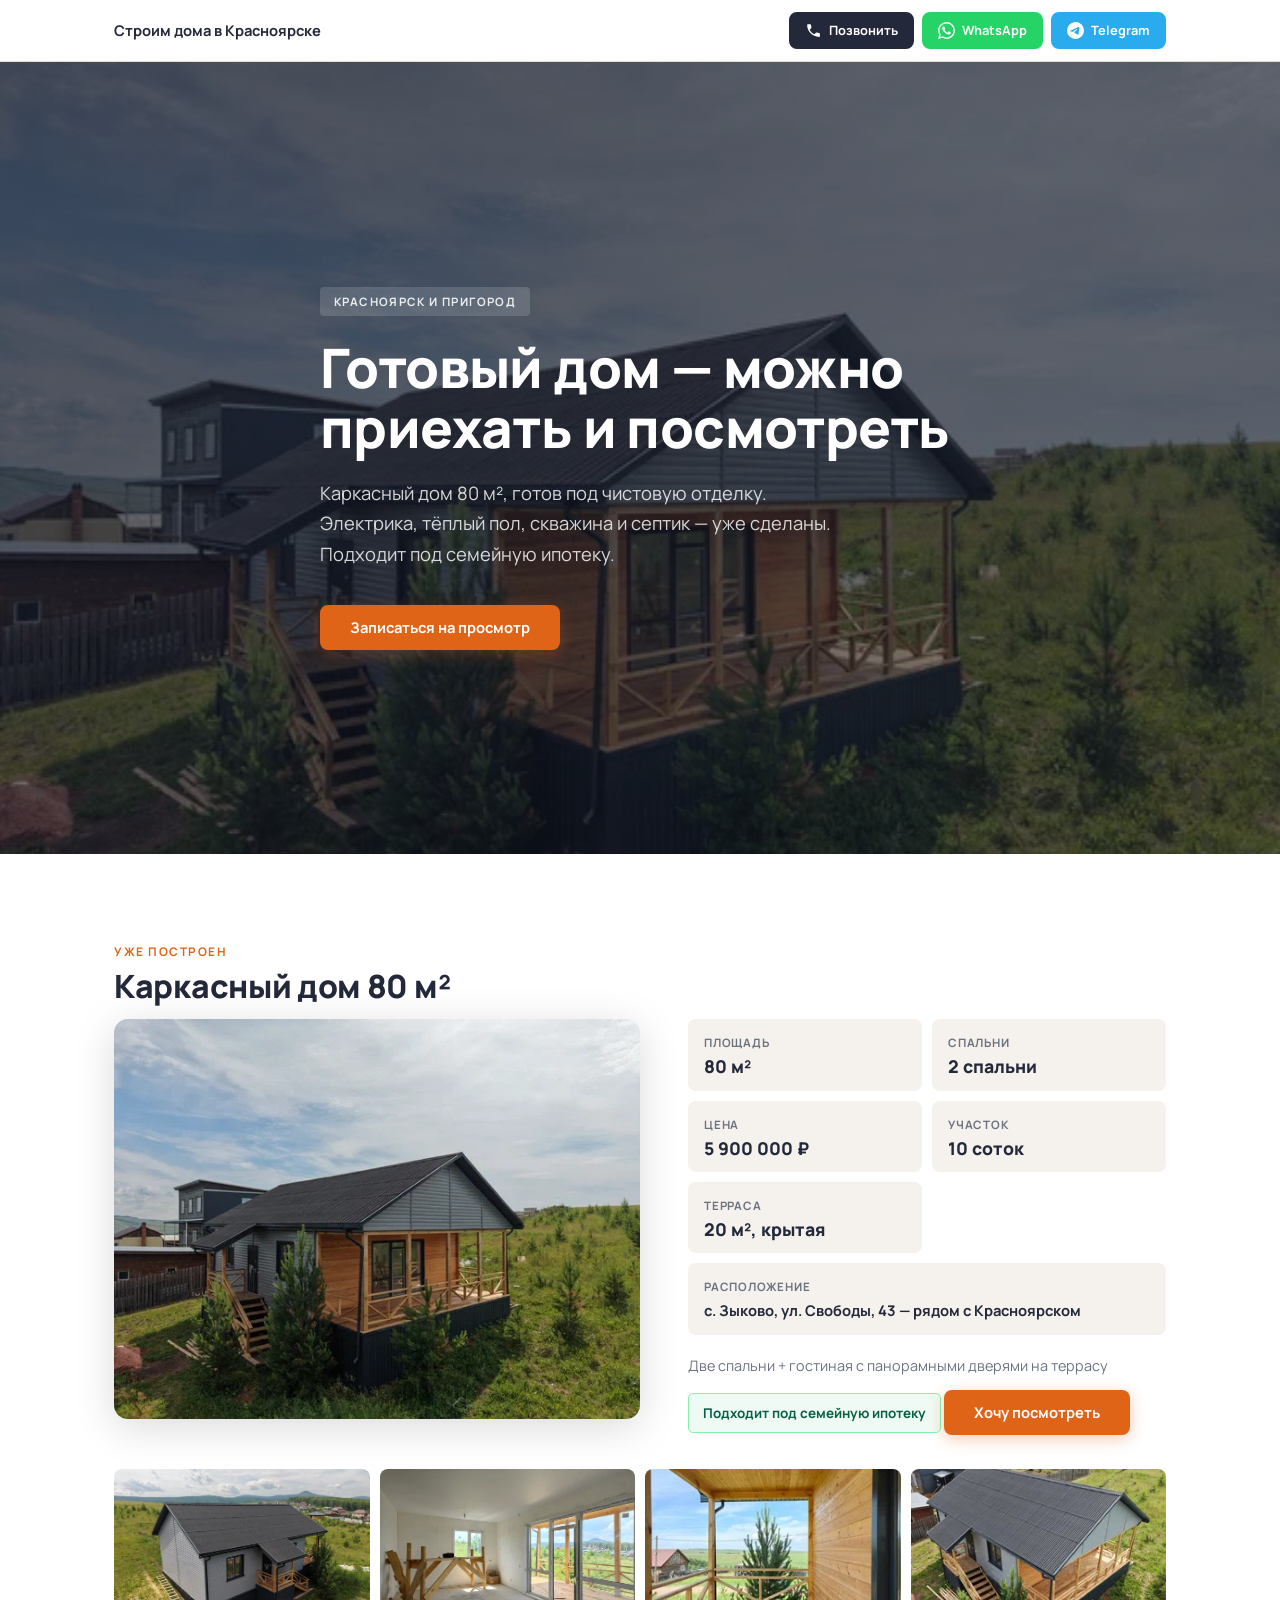
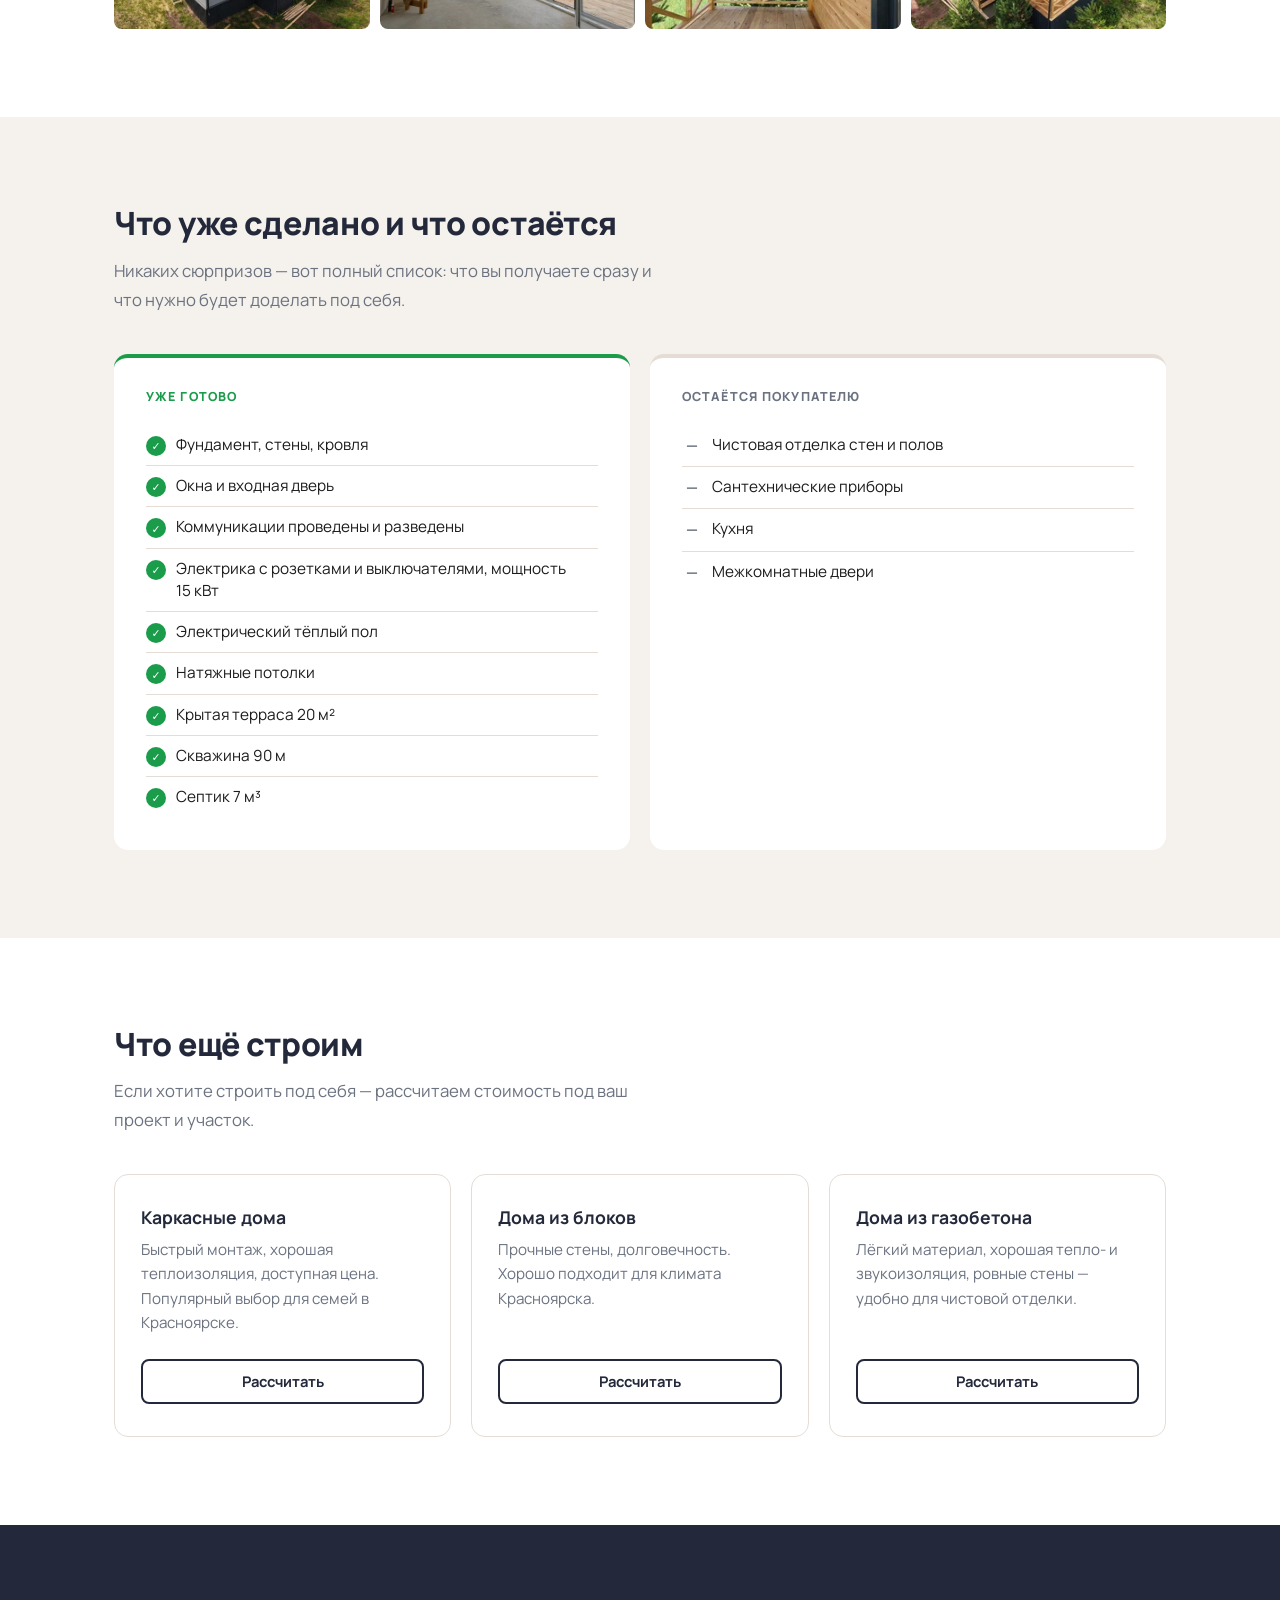
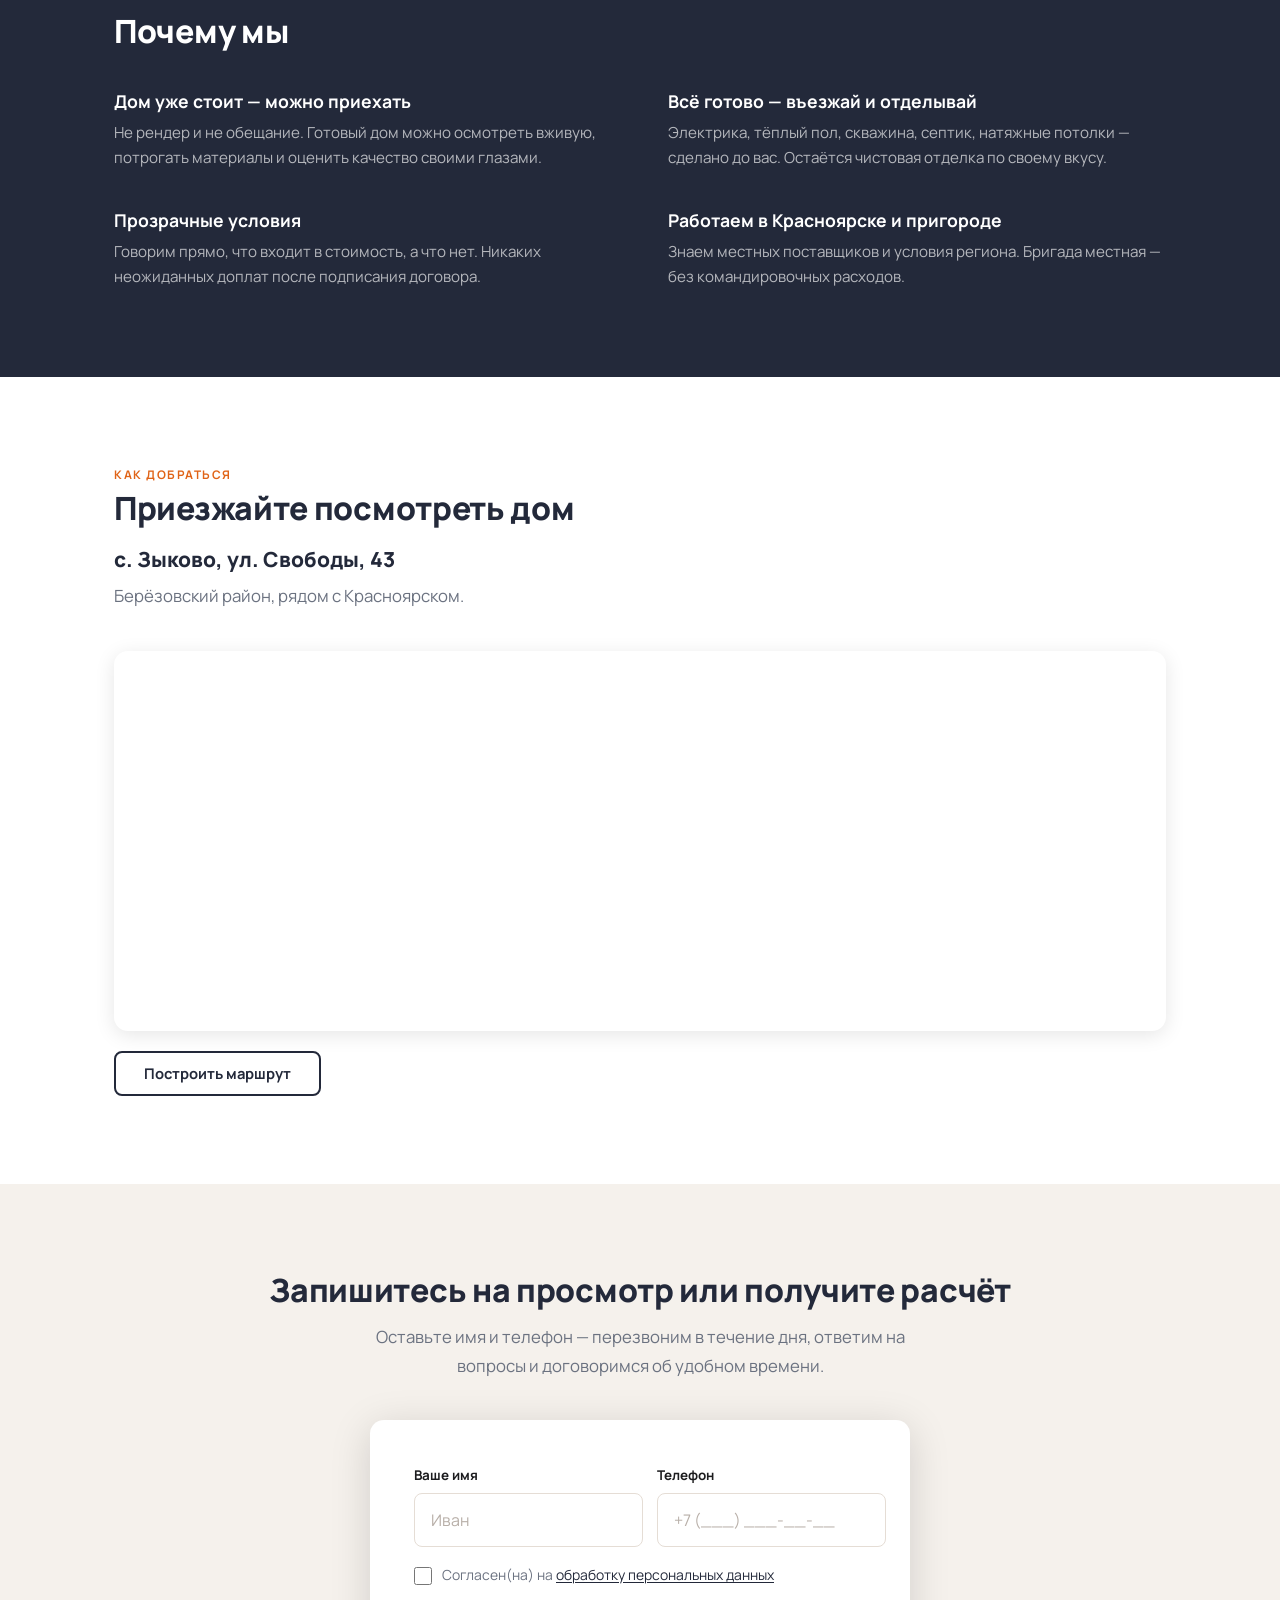
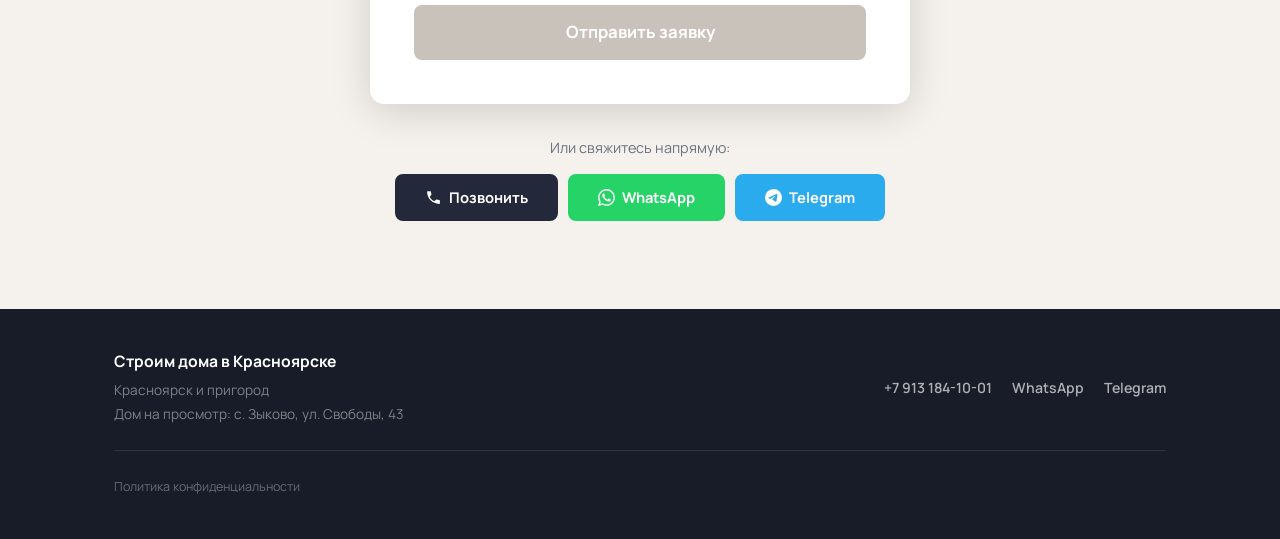
==== commit 5ba546a9: "Добавить лайтбокс фото, секцию "Как добраться" и точный адрес дома Увеличение фото по клику со стрел" ====
--- a/index.html
+++ b/index.html
@@ -80,9 +80,9 @@
               <dt>Терраса</dt>
               <dd>20 м², крытая</dd>
             </div>
-            <div class="param-item">
+            <div class="param-item param-item--wide">
               <dt>Расположение</dt>
-              <dd>Красноярск</dd>
+              <dd>с. Зыково, ул. Свободы, 43 — рядом с Красноярском</dd>
             </div>
           </dl>
 
@@ -229,6 +229,39 @@
         </div>
 
       </div><!-- /.reasons-grid -->
+    </div>
+  </section>
+
+
+  <!-- ========== СЕКЦИЯ: КАК ДОБРАТЬСЯ ========== -->
+  <section class="route" id="route">
+    <div class="container">
+      <p class="section-label">Как добраться</p>
+      <h2>Приезжайте посмотреть дом</h2>
+      <p class="route-address">с.&nbsp;Зыково, ул.&nbsp;Свободы, 43</p>
+      <p class="section-desc">Берёзовский район, рядом с Красноярском.</p>
+
+      <div class="map-embed" id="map-embed">
+        <iframe
+          src="https://yandex.ru/map-widget/v1/?ll=93.128498%2C55.947348&z=17&pt=93.128498%2C55.947348%2Cpm2rdm"
+          width="100%"
+          height="380"
+          frameborder="0"
+          loading="lazy"
+          title="Карта проезда: с. Зыково, ул. Свободы, 43"
+        ></iframe>
+        <button class="map-overlay" id="map-overlay" type="button" aria-label="Включить взаимодействие с картой">
+          <svg viewBox="0 0 24 24" width="26" height="26" fill="none" stroke="currentColor" stroke-width="2"><path d="M9 11a3 3 0 106 0 3 3 0 00-6 0z"/><path d="M12 2C7.58 2 4 5.58 4 10c0 5.25 7 12 8 12s8-6.75 8-12c0-4.42-3.58-8-8-8z"/></svg>
+          <span>Нажмите, чтобы открыть карту</span>
+        </button>
+      </div>
+
+      <a
+        class="btn btn-outline route-link"
+        href="https://yandex.ru/maps/?rtext=~55.947348%2C93.128498&rtt=auto"
+        target="_blank"
+        rel="noopener noreferrer"
+      >Построить маршрут</a>
     </div>
   </section>
 
@@ -318,6 +351,7 @@
         <div class="footer-info">
           <p class="footer-brand">Строим дома в Красноярске</p>
           <p class="footer-city">Красноярск и пригород</p>
+          <p class="footer-address">Дом на просмотр: с. Зыково, ул. Свободы, 43</p>
         </div>
 
         <div class="footer-contacts">
@@ -341,6 +375,20 @@
     <a href="https://t.me/buldog012" class="mobile-bar__btn mobile-bar__btn--tg" target="_blank" rel="noopener noreferrer">Telegram</a>
   </div>
 
+  <!-- Лайтбокс — увеличение фото по клику -->
+  <div class="lightbox" id="lightbox" hidden>
+    <button class="lightbox__close" id="lightbox-close" aria-label="Закрыть">
+      <svg viewBox="0 0 24 24" fill="none" stroke="currentColor" stroke-width="2.4" stroke-linecap="round"><path d="M6 6l12 12M18 6L6 18"/></svg>
+    </button>
+    <button class="lightbox__arrow lightbox__arrow--prev" id="lightbox-prev" aria-label="Предыдущее фото">
+      <svg viewBox="0 0 24 24" fill="none" stroke="currentColor" stroke-width="2.4" stroke-linecap="round" stroke-linejoin="round"><path d="M15 6l-6 6 6 6"/></svg>
+    </button>
+    <img class="lightbox__img" id="lightbox-img" src="" alt="">
+    <button class="lightbox__arrow lightbox__arrow--next" id="lightbox-next" aria-label="Следующее фото">
+      <svg viewBox="0 0 24 24" fill="none" stroke="currentColor" stroke-width="2.4" stroke-linecap="round" stroke-linejoin="round"><path d="M9 6l6 6-6 6"/></svg>
+    </button>
+  </div>
+
   <script src="script.js"></script>
 </body>
 </html>
--- a/style.css
+++ b/style.css
@@ -246,6 +246,7 @@
   object-fit: cover;
   border-radius: var(--r);
   box-shadow: var(--sh-md);
+  cursor: zoom-in;
 }
 
 .house-params {
@@ -273,6 +274,9 @@
   color: var(--c-dark);
   line-height: 1.15;
 }
+
+.param-item--wide { grid-column: 1 / -1; }
+.param-item--wide dd { font-size: .92rem; font-weight: 700; line-height: 1.4; }
 
 .house-plan {
   font-size: .9rem;
@@ -309,6 +313,7 @@
   height: 100%;
   object-fit: cover;
   display: block;
+  cursor: zoom-in;
   transition: transform .32s ease;
 }
 .gallery-item:hover .gallery-photo { transform: scale(1.07); }
@@ -428,6 +433,52 @@
 }
 .reason h3 { color: #fff; margin-bottom: 8px; }
 .reason p  { color: rgba(255,255,255,.66); font-size: .95rem; line-height: 1.65; }
+
+/* =============================================
+   Как добраться
+============================================= */
+.route { background: var(--c-bg); }
+
+.route-address {
+  font-size: 1.3rem;
+  font-weight: 800;
+  color: var(--c-dark);
+  margin-bottom: 6px;
+}
+
+.map-embed {
+  position: relative;
+  border-radius: var(--r);
+  overflow: hidden;
+  box-shadow: var(--sh);
+  margin-bottom: 20px;
+}
+.map-embed iframe {
+  display: block;
+  width: 100%;
+  height: 380px;
+  border: 0;
+}
+
+.map-overlay {
+  display: none;
+  position: absolute;
+  inset: 0;
+  flex-direction: column;
+  align-items: center;
+  justify-content: center;
+  gap: 8px;
+  background: rgba(24,28,40,.4);
+  color: #fff;
+  font-family: inherit;
+  font-size: .92rem;
+  font-weight: 700;
+  border: none;
+  cursor: pointer;
+}
+.map-overlay.is-hidden { display: none; }
+
+.route-link { display: inline-flex; }
 
 /* =============================================
    Форма
@@ -543,8 +594,9 @@
   margin-bottom: 24px;
   flex-wrap: wrap;
 }
-.footer-brand { font-size: .98rem; font-weight: 700; color: #fff; margin-bottom: 4px; }
-.footer-city  { font-size: .85rem; color: rgba(255,255,255,.45); }
+.footer-brand   { font-size: .98rem; font-weight: 700; color: #fff; margin-bottom: 4px; }
+.footer-city    { font-size: .85rem; color: rgba(255,255,255,.45); }
+.footer-address { font-size: .85rem; color: rgba(255,255,255,.45); margin-top: 2px; }
 
 .footer-contacts { display: flex; gap: 20px; flex-wrap: wrap; }
 .footer-contacts a {
@@ -616,6 +668,65 @@
 }
 
 /* =============================================
+   Лайтбокс (увеличение фото)
+============================================= */
+.lightbox {
+  display: flex;
+  align-items: center;
+  justify-content: center;
+  position: fixed;
+  inset: 0;
+  z-index: 500;
+  background: rgba(15, 17, 23, .93);
+  touch-action: pan-y;
+}
+.lightbox[hidden] { display: none; }
+
+.lightbox__img {
+  max-width: 88vw;
+  max-height: 82vh;
+  width: auto;
+  height: auto;
+  object-fit: contain;
+  border-radius: var(--r-sm);
+  box-shadow: 0 12px 60px rgba(0,0,0,.5);
+}
+
+.lightbox__close,
+.lightbox__arrow {
+  position: absolute;
+  display: flex;
+  align-items: center;
+  justify-content: center;
+  background: rgba(255,255,255,.1);
+  color: #fff;
+  border: none;
+  border-radius: 50%;
+  cursor: pointer;
+  transition: background .17s;
+}
+.lightbox__close:hover,
+.lightbox__arrow:hover { background: rgba(255,255,255,.2); }
+
+.lightbox__close {
+  top: 20px;
+  right: 20px;
+  width: 46px;
+  height: 46px;
+}
+.lightbox__close svg { width: 22px; height: 22px; }
+
+.lightbox__arrow {
+  top: 50%;
+  transform: translateY(-50%);
+  width: 52px;
+  height: 52px;
+}
+.lightbox__arrow svg { width: 24px; height: 24px; }
+.lightbox__arrow--prev { left: 16px; }
+.lightbox__arrow--next { right: 16px; }
+
+/* =============================================
    Privacy page
 ============================================= */
 .header-back {
@@ -717,4 +828,25 @@
   .contact-buttons .btn { width: 100%; }
 
   .footer-contacts { flex-direction: column; gap: 10px; }
-}
+
+  /* Карта — оверлей перехватывает тач, чтобы не блокировать скролл страницы */
+  .map-overlay { display: flex; }
+  .map-embed iframe { height: 280px; }
+  .route-address { font-size: 1.1rem; }
+
+  /* Лайтбокс на мобильном — крупный крестик, компактные стрелки, свайп основной */
+  .lightbox__img { max-width: 94vw; max-height: 76vh; }
+
+  .lightbox__close {
+    top: 12px;
+    right: 12px;
+    width: 52px;
+    height: 52px;
+    background: rgba(255,255,255,.14);
+  }
+  .lightbox__close svg { width: 26px; height: 26px; }
+
+  .lightbox__arrow { width: 44px; height: 44px; }
+  .lightbox__arrow--prev { left: 8px; }
+  .lightbox__arrow--next { right: 8px; }
+}
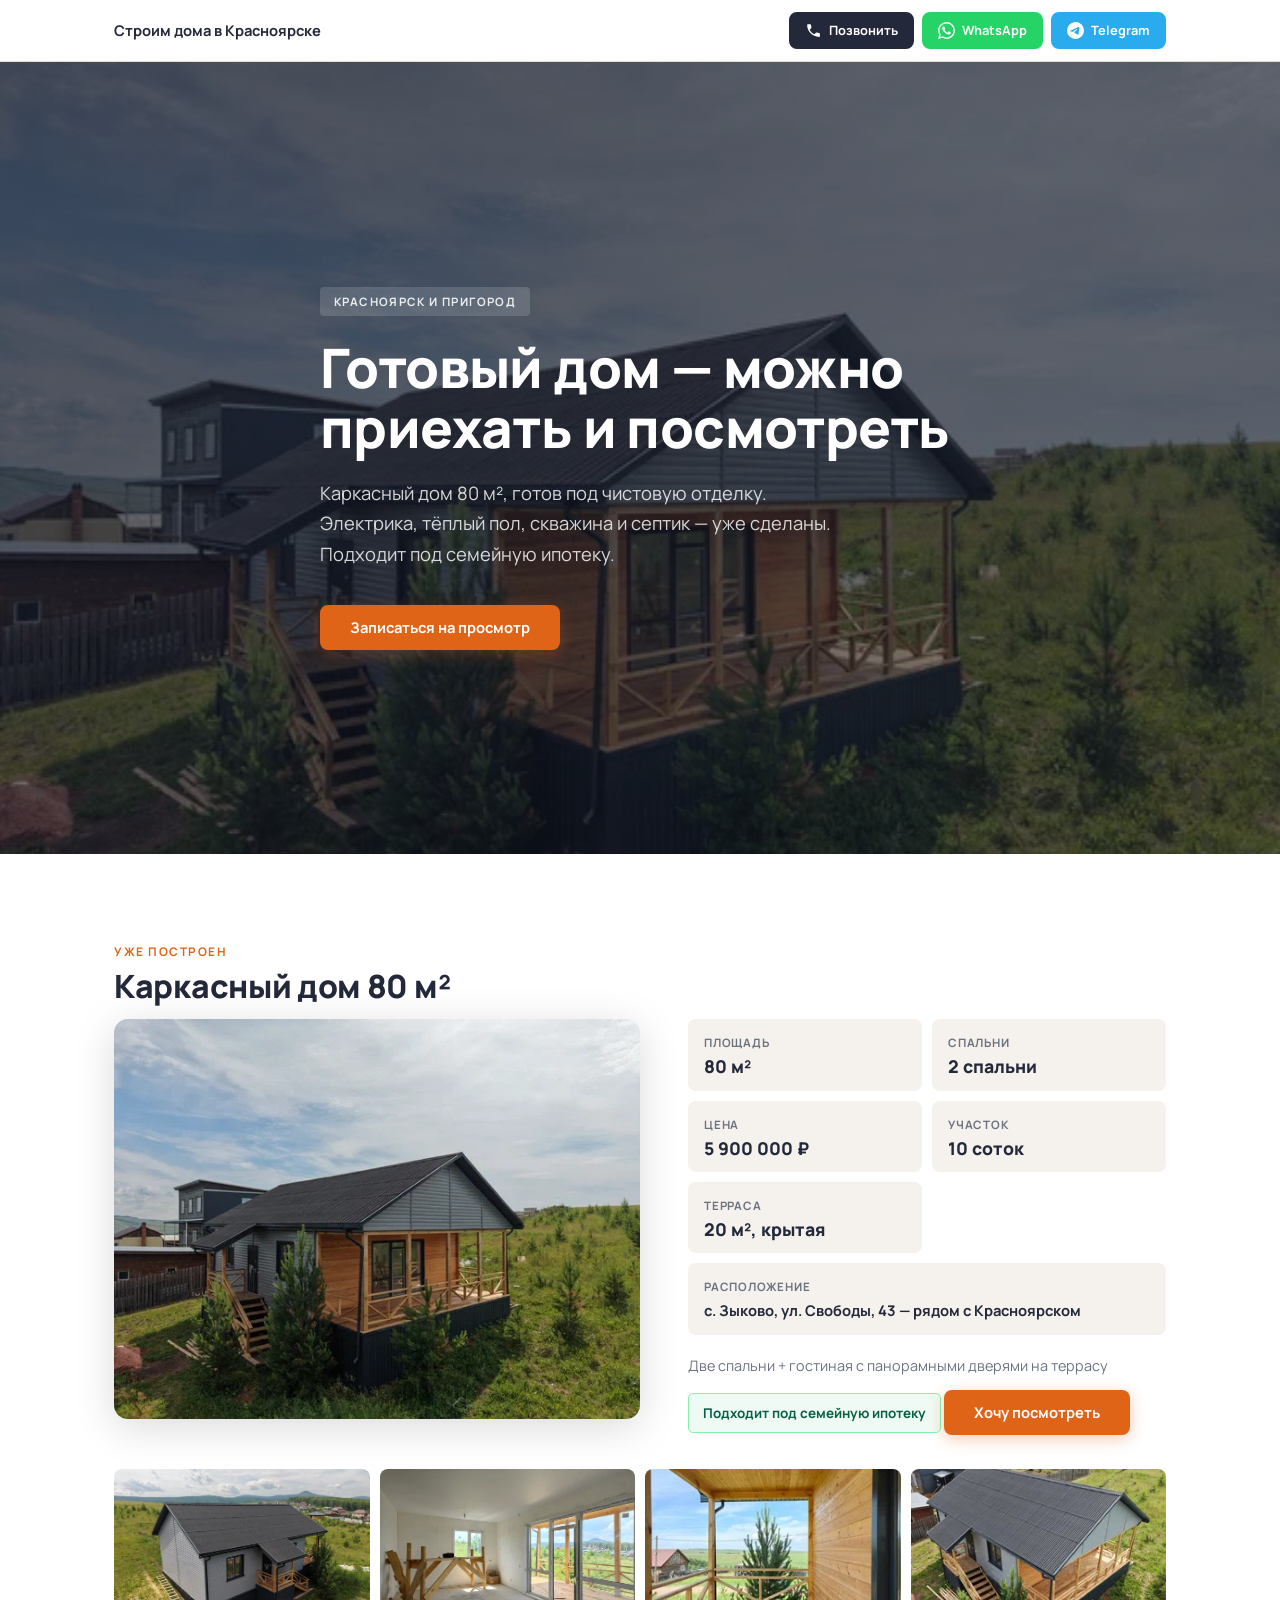
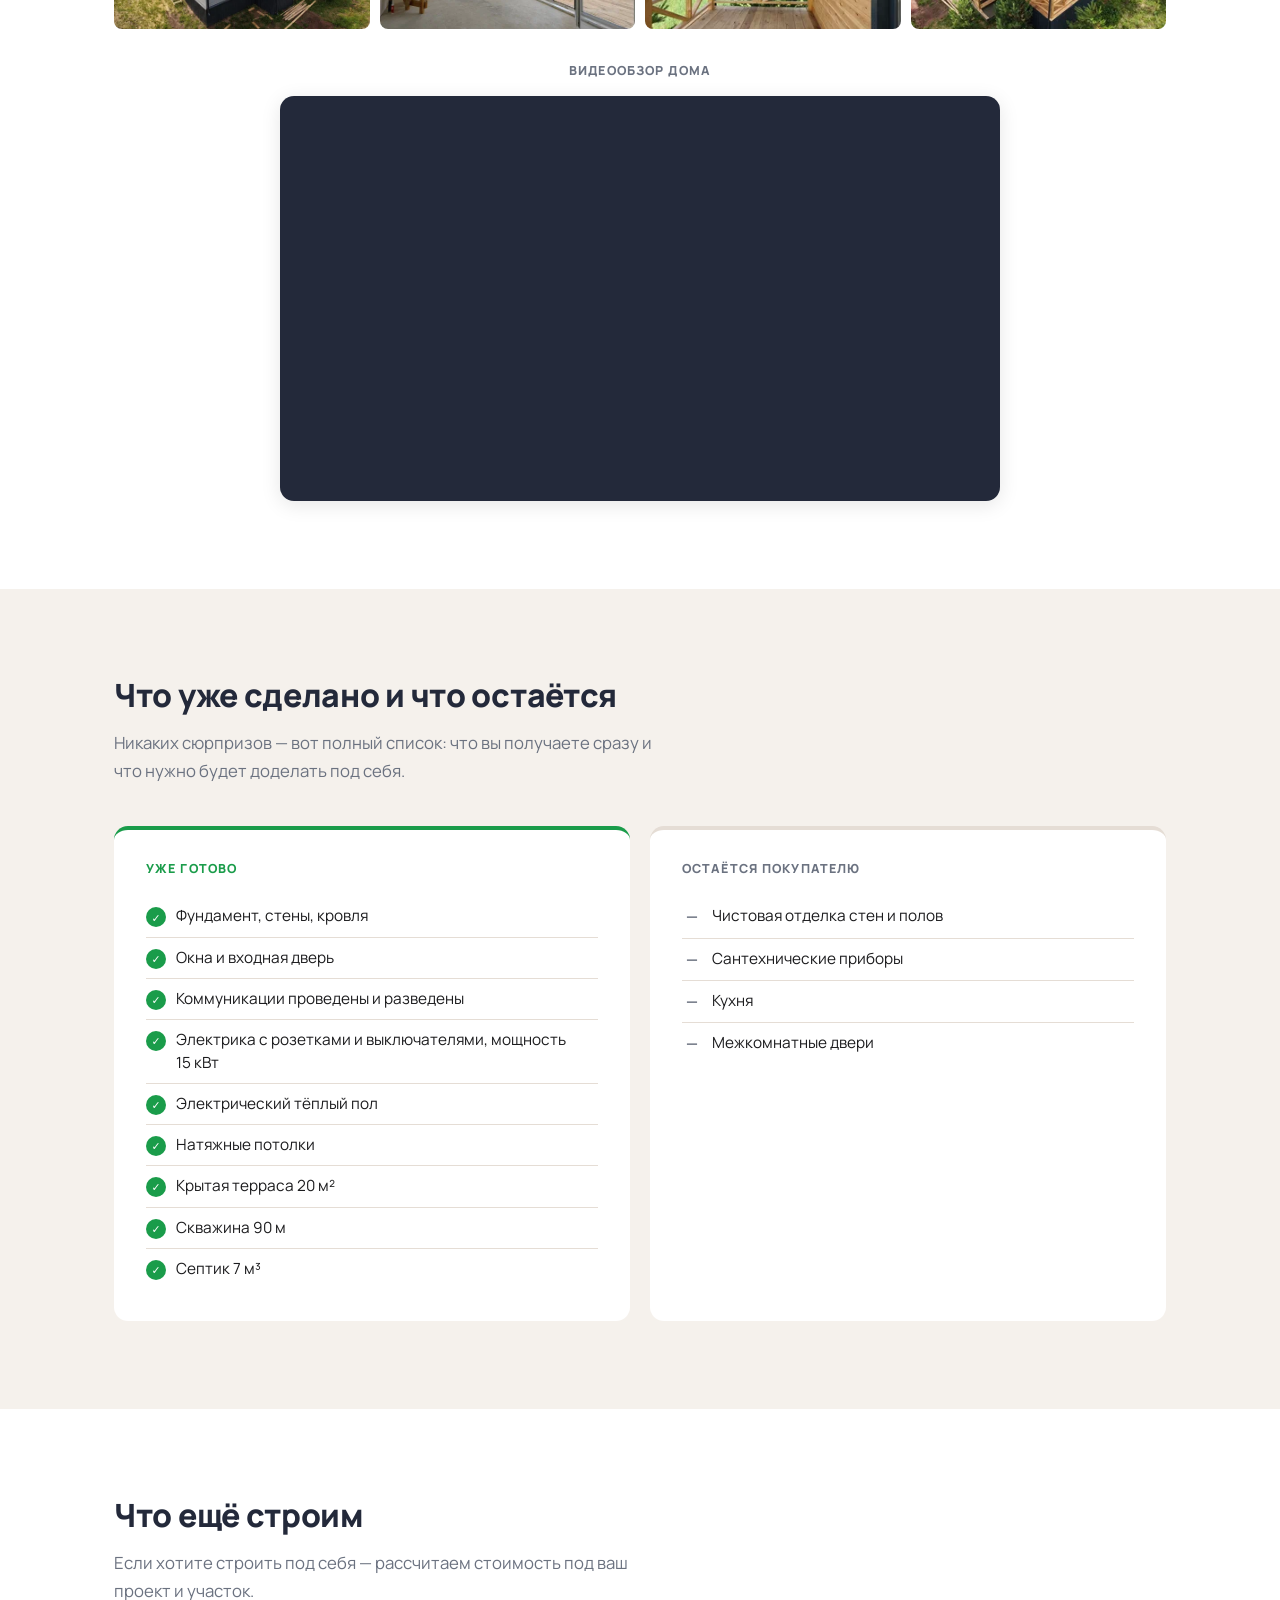
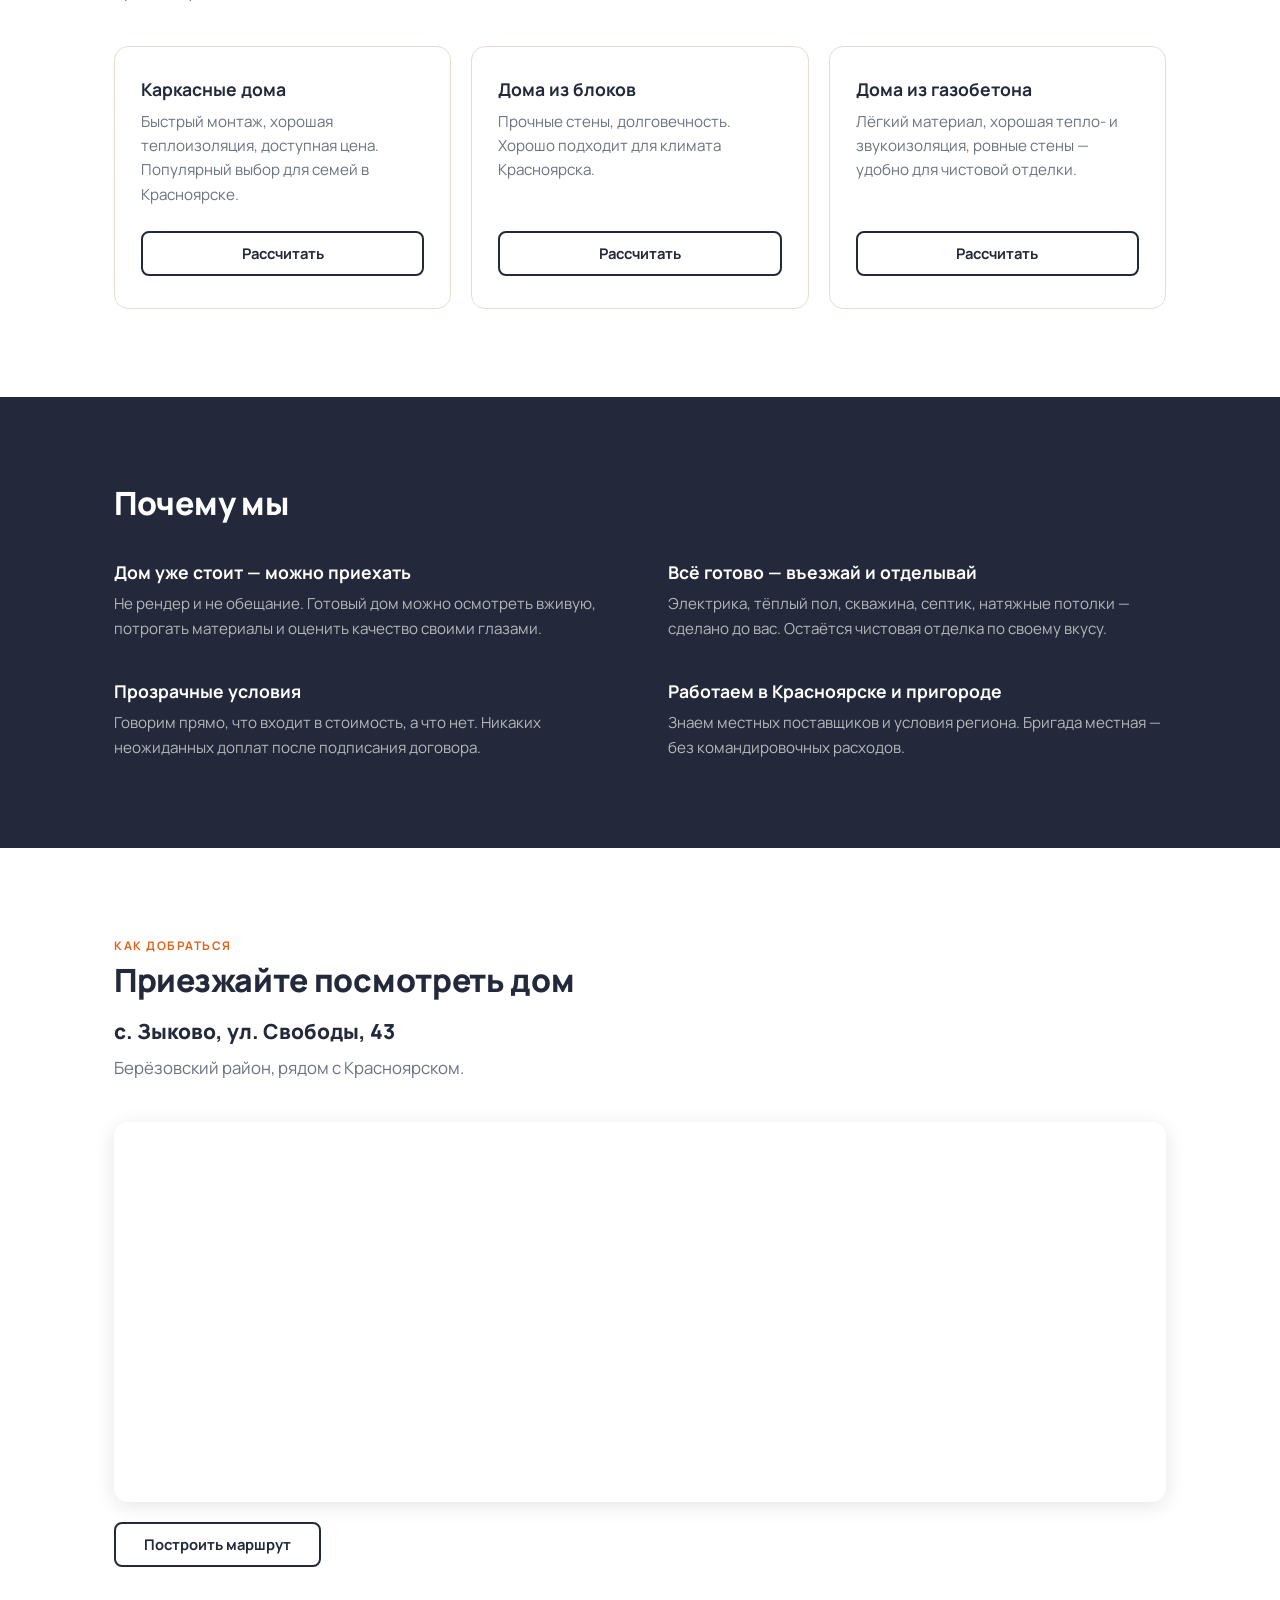
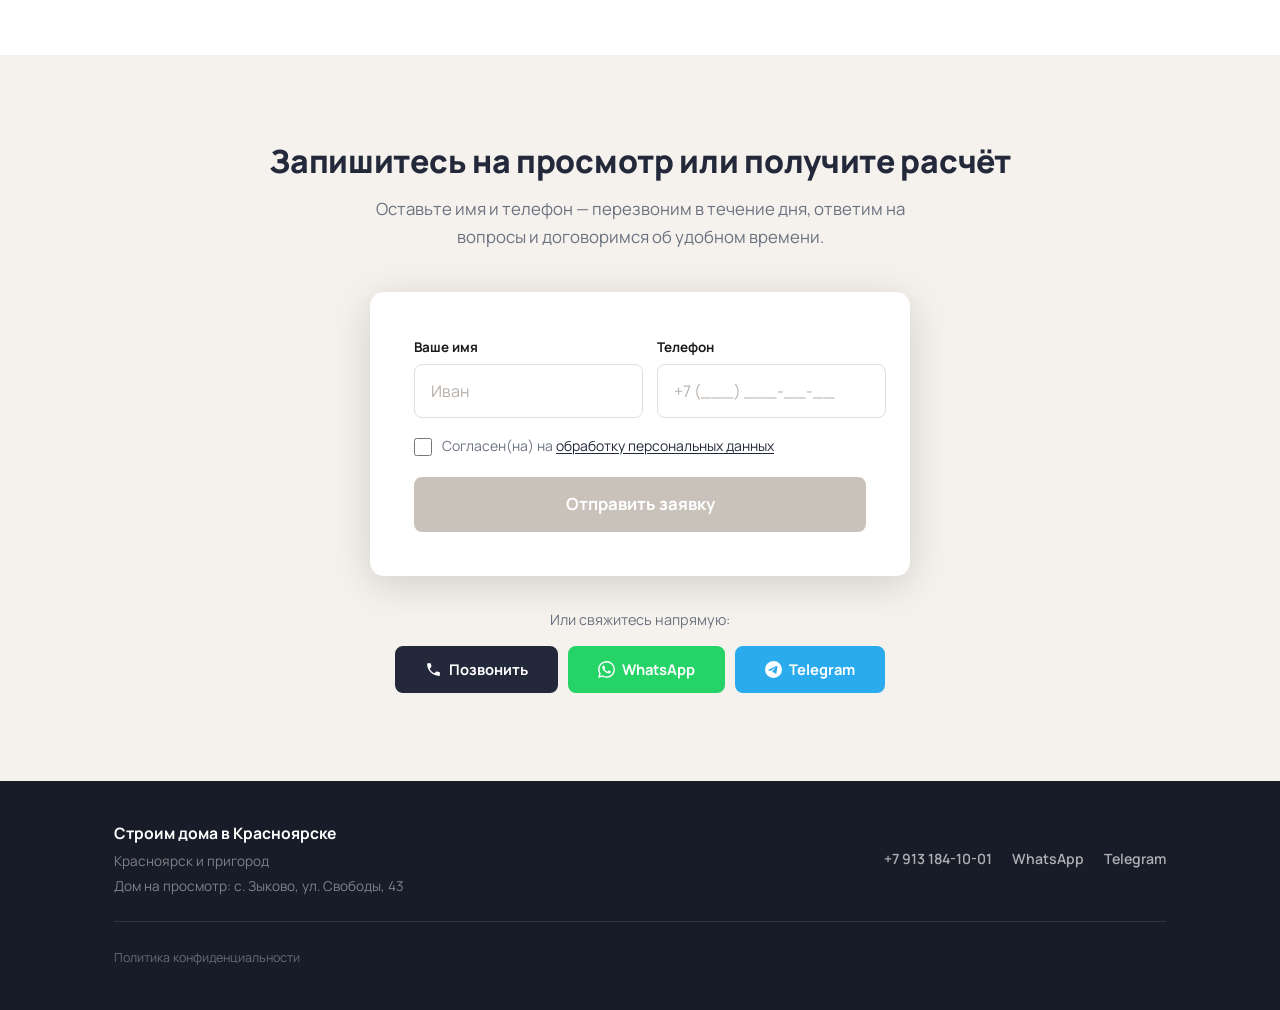
==== commit 7a662f87: "Добавить видеообзор дома в секцию готового дома Плеер VK Video под галереей фото: 16:9, адаптивный (" ====
--- a/index.html
+++ b/index.html
@@ -101,6 +101,20 @@
         <div class="gallery-item"><img src="photos/interior.jpg" alt="Гостиная с панорамными дверями" class="gallery-photo"></div>
         <div class="gallery-item"><img src="photos/terrace.jpg" alt="Крытая деревянная терраса 20 м²" class="gallery-photo"></div>
         <div class="gallery-item"><img src="photos/roof.jpg" alt="Вид сверху на кровлю дома" class="gallery-photo"></div>
+      </div>
+
+      <!-- Видеообзор -->
+      <div class="video-block">
+        <p class="video-label">Видеообзор дома</p>
+        <div class="video-embed">
+          <iframe
+            src="https://vk.com/video_ext.php?oid=43028568&id=456239022&hd=2&autoplay=0"
+            loading="lazy"
+            allow="fullscreen"
+            allowfullscreen
+            title="Видеообзор дома — каркасный дом 80 м² в Красноярске"
+          ></iframe>
+        </div>
       </div>
 
     </div>
--- a/style.css
+++ b/style.css
@@ -317,6 +317,31 @@
   transition: transform .32s ease;
 }
 .gallery-item:hover .gallery-photo { transform: scale(1.07); }
+
+.video-block { margin-top: 32px; text-align: center; }
+.video-label {
+  font-size: .78rem;
+  font-weight: 800;
+  text-transform: uppercase;
+  letter-spacing: .09em;
+  color: var(--c-muted);
+  margin-bottom: 14px;
+}
+.video-embed {
+  max-width: 720px;
+  margin: 0 auto;
+  aspect-ratio: 16 / 9;
+  border-radius: var(--r);
+  overflow: hidden;
+  box-shadow: var(--sh);
+  background: var(--c-dark);
+}
+.video-embed iframe {
+  width: 100%;
+  height: 100%;
+  border: 0;
+  display: block;
+}
 
 /* =============================================
    Что сделано / остаётся
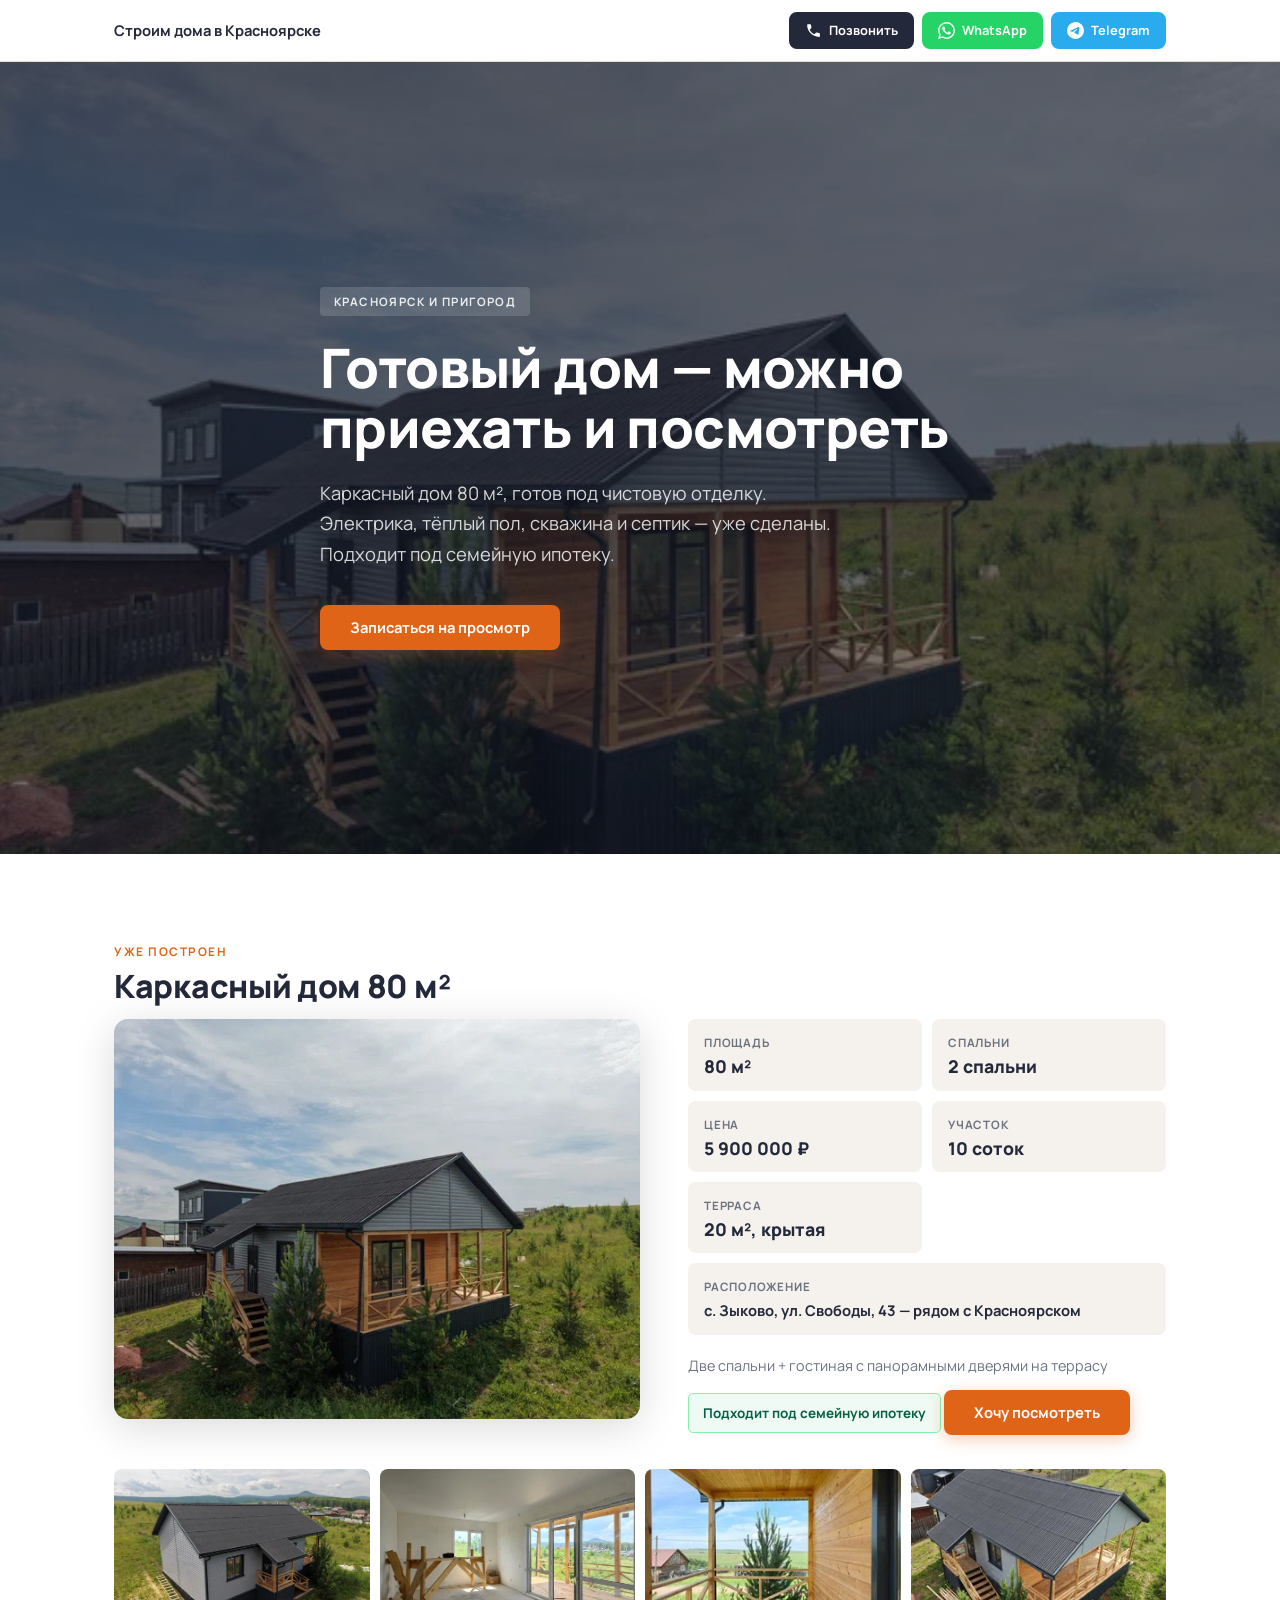
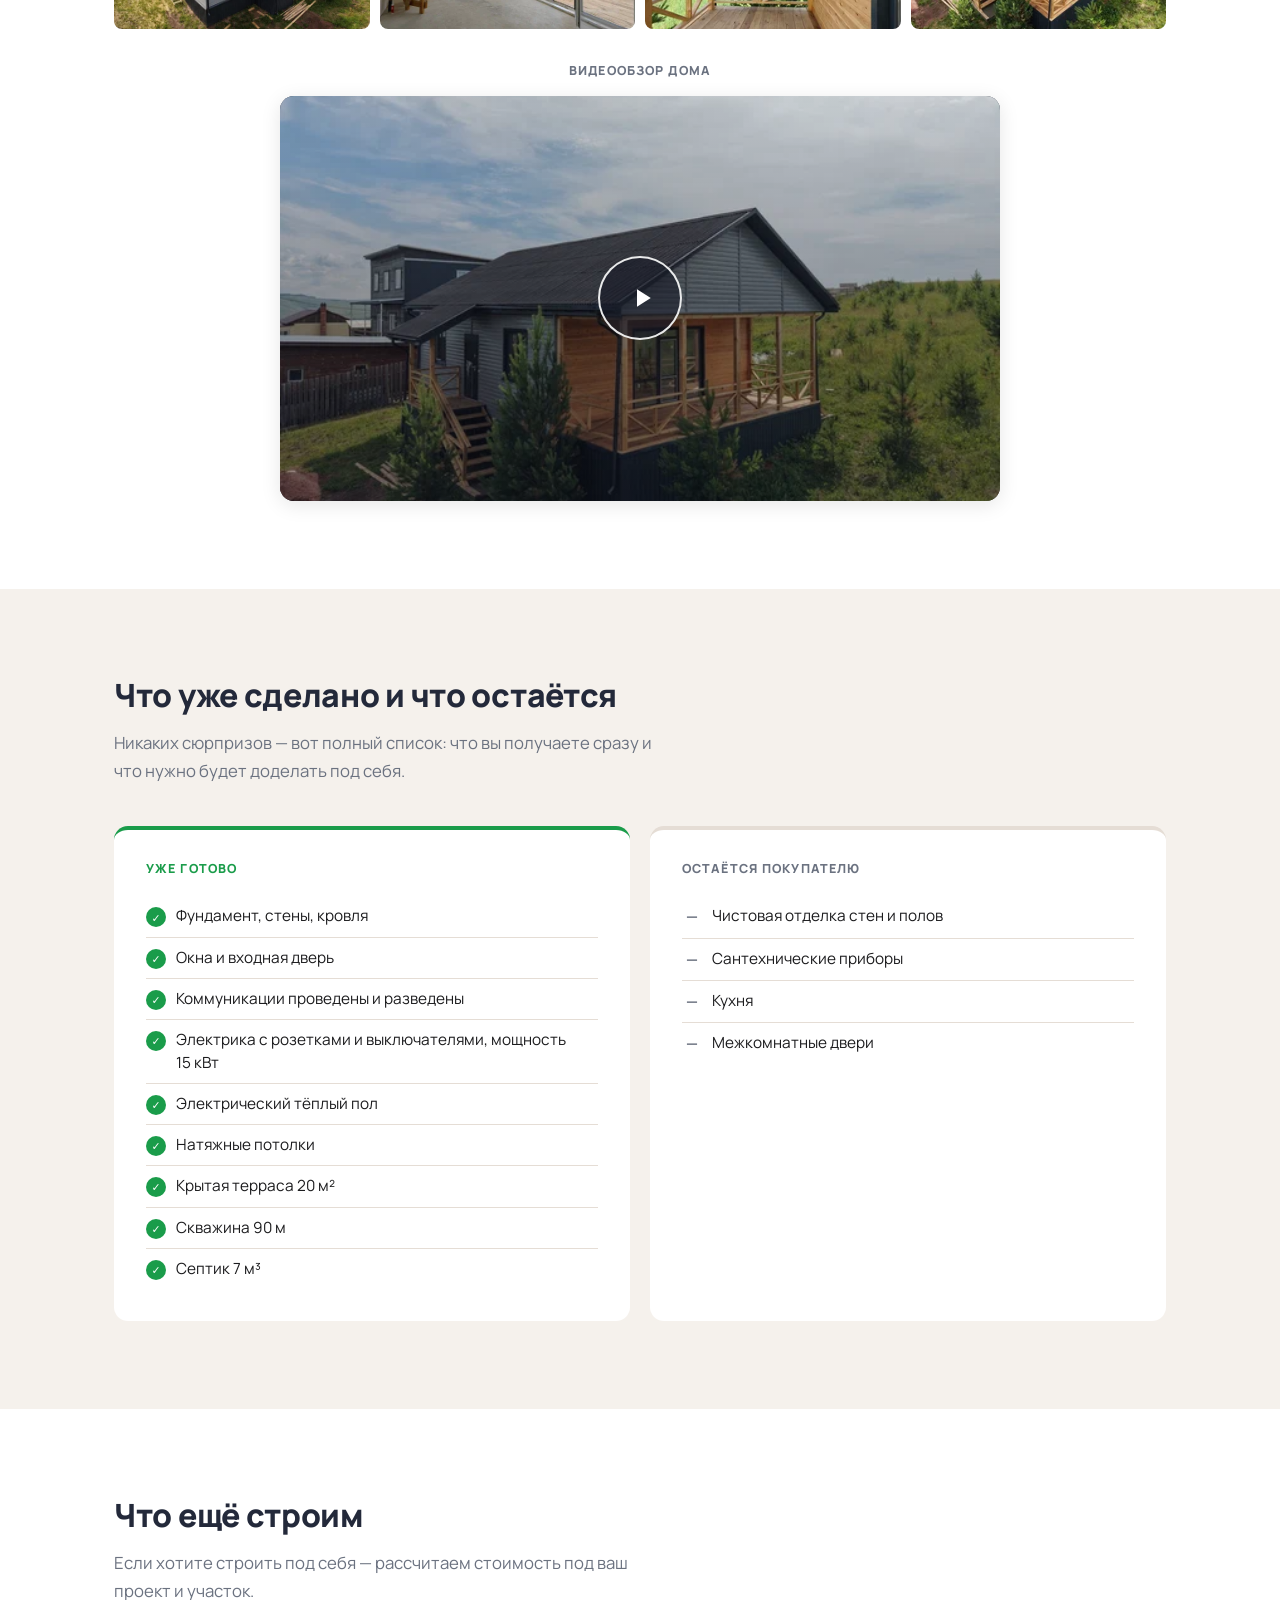
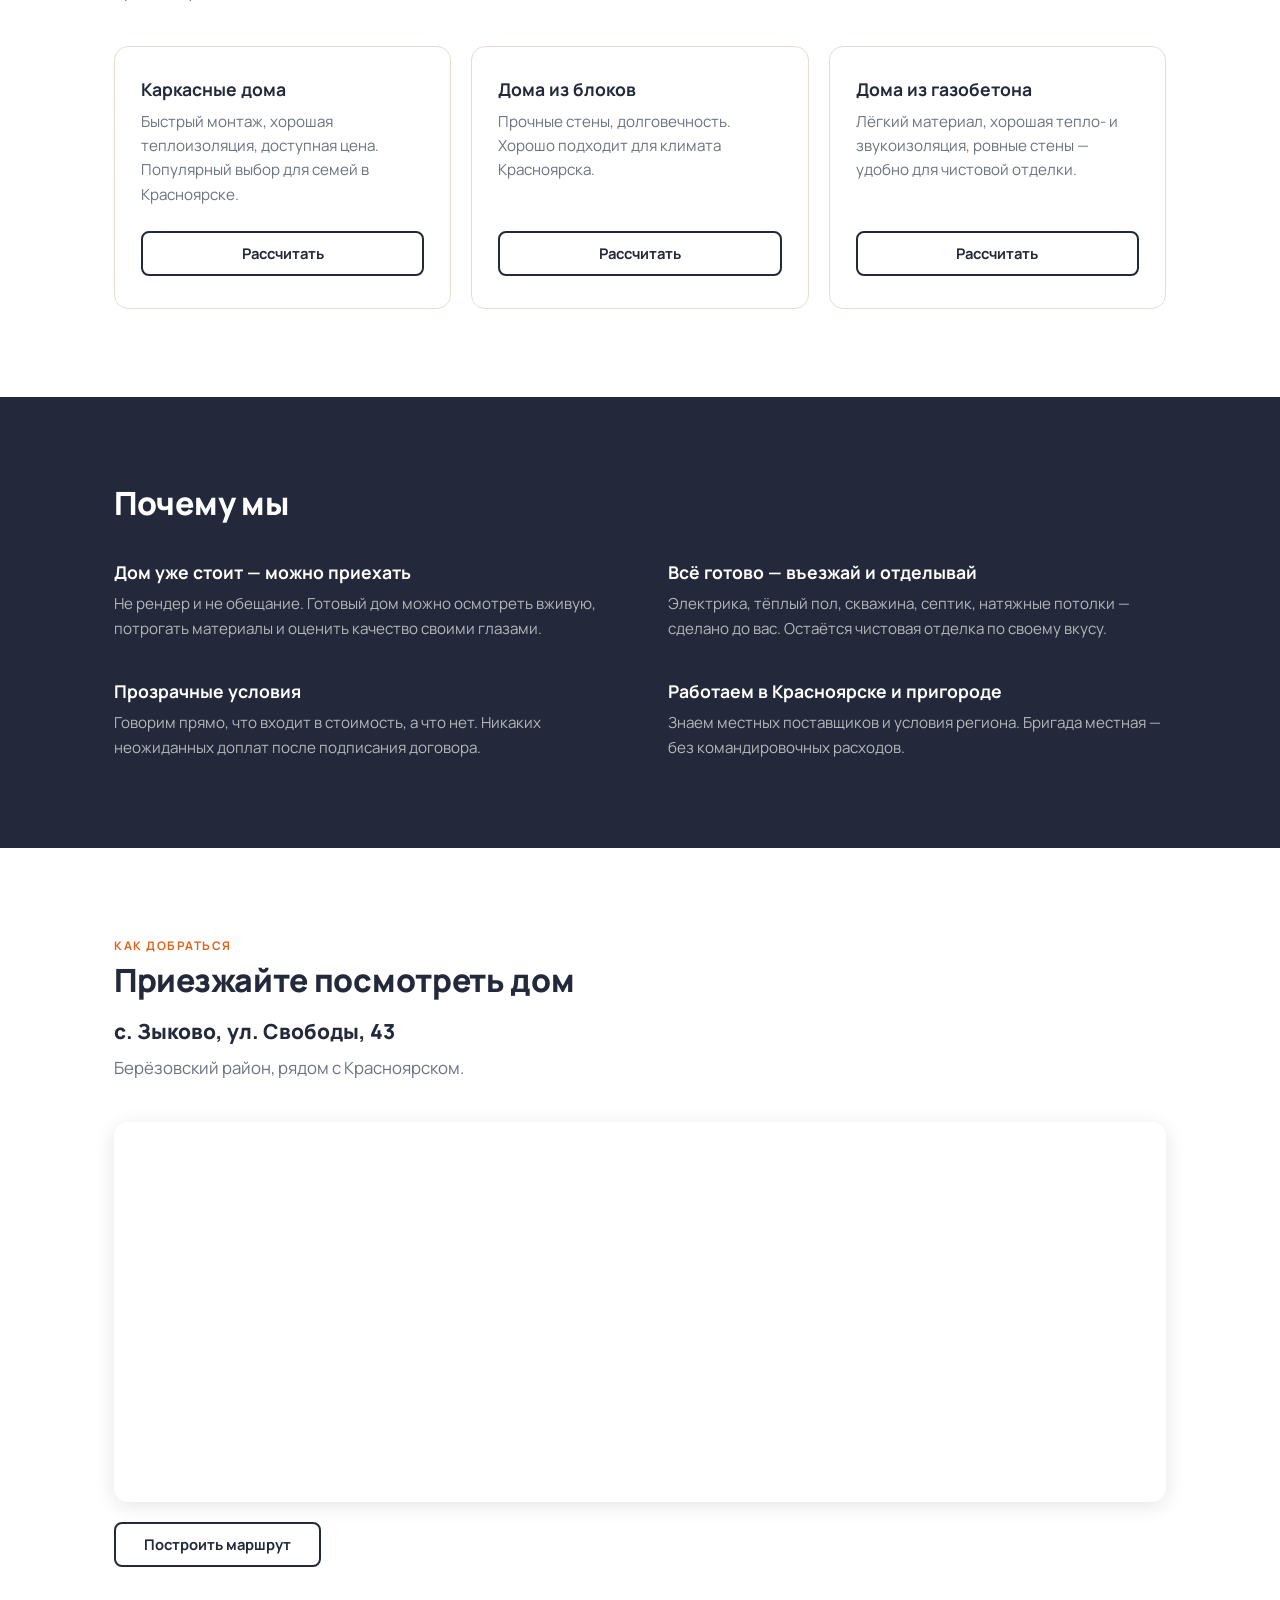
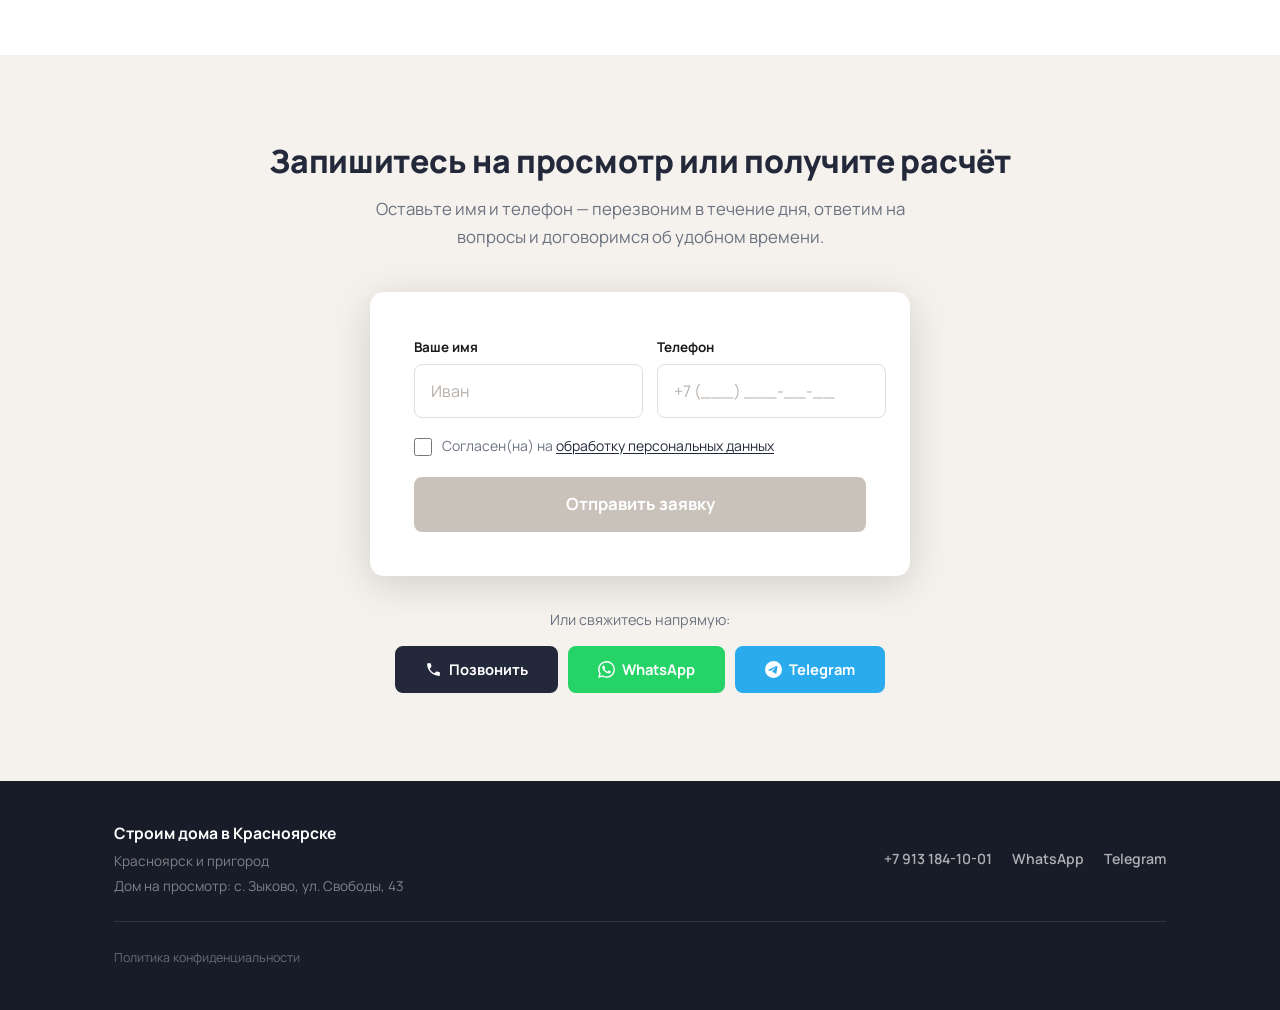
==== commit 5b7f3009: "Ленивая загрузка видеообзора: превью с кнопкой вместо автозагрузки iframe Убирает автоматическую заг" ====
--- a/index.html
+++ b/index.html
@@ -103,17 +103,14 @@
         <div class="gallery-item"><img src="photos/roof.jpg" alt="Вид сверху на кровлю дома" class="gallery-photo"></div>
       </div>
 
-      <!-- Видеообзор -->
+      <!-- Видеообзор: iframe создаётся только по клику, до этого — превью -->
       <div class="video-block">
         <p class="video-label">Видеообзор дома</p>
-        <div class="video-embed">
-          <iframe
-            src="https://vk.com/video_ext.php?oid=43028568&id=456239022&hd=2&autoplay=0"
-            loading="lazy"
-            allow="fullscreen"
-            allowfullscreen
-            title="Видеообзор дома — каркасный дом 80 м² в Красноярске"
-          ></iframe>
+        <div class="video-embed" id="video-embed" data-oid="43028568" data-vid="456239022">
+          <img src="photos/main.jpg" alt="Видеообзор дома — превью" class="video-poster">
+          <button type="button" class="video-play-btn" id="video-play-btn" aria-label="Воспроизвести видеообзор дома">
+            <svg viewBox="0 0 24 24" width="30" height="30" fill="currentColor"><path d="M8 5v14l11-7z"/></svg>
+          </button>
         </div>
       </div>
 
--- a/style.css
+++ b/style.css
@@ -328,6 +328,7 @@
   margin-bottom: 14px;
 }
 .video-embed {
+  position: relative;
   max-width: 720px;
   margin: 0 auto;
   aspect-ratio: 16 / 9;
@@ -337,10 +338,55 @@
   background: var(--c-dark);
 }
 .video-embed iframe {
+  position: relative;
+  z-index: 1;
   width: 100%;
   height: 100%;
   border: 0;
   display: block;
+}
+
+.video-poster {
+  position: absolute;
+  inset: 0;
+  width: 100%;
+  height: 100%;
+  object-fit: cover;
+  z-index: 1;
+}
+.video-embed::after {
+  content: '';
+  position: absolute;
+  inset: 0;
+  background: linear-gradient(180deg, rgba(20,25,40,.1), rgba(20,25,40,.42));
+  z-index: 2;
+  pointer-events: none;
+}
+.video-play-btn {
+  position: absolute;
+  top: 50%;
+  left: 50%;
+  transform: translate(-50%, -50%);
+  z-index: 3;
+  width: 84px;
+  height: 84px;
+  padding: 0;
+  border-radius: 50%;
+  background: rgba(24,28,40,.6);
+  border: 2px solid rgba(255,255,255,.9);
+  color: #fff;
+  display: flex;
+  align-items: center;
+  justify-content: center;
+  cursor: pointer;
+  transition: background .17s, transform .17s;
+}
+.video-play-btn svg { margin-left: 4px; }
+.video-play-btn:hover,
+.video-play-btn:focus-visible {
+  background: var(--c-accent);
+  border-color: var(--c-accent);
+  transform: translate(-50%, -50%) scale(1.07);
 }
 
 /* =============================================
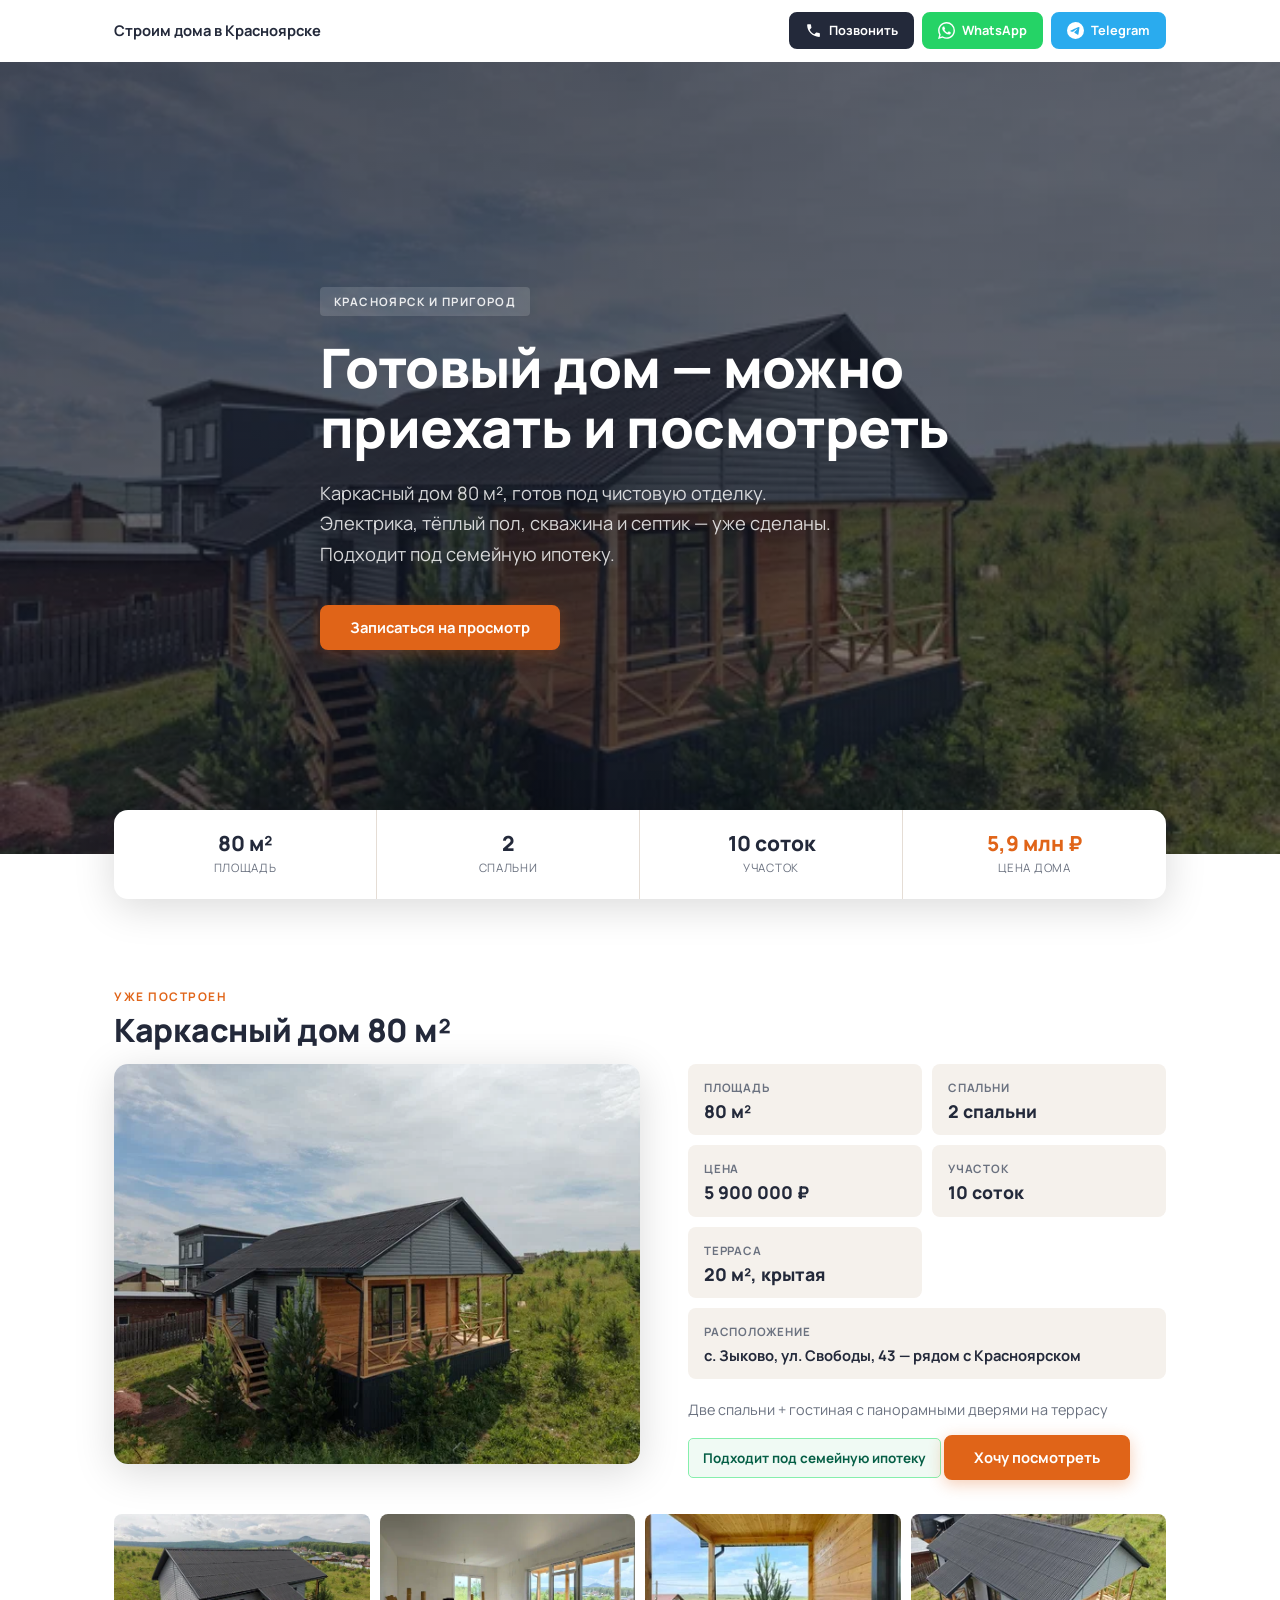
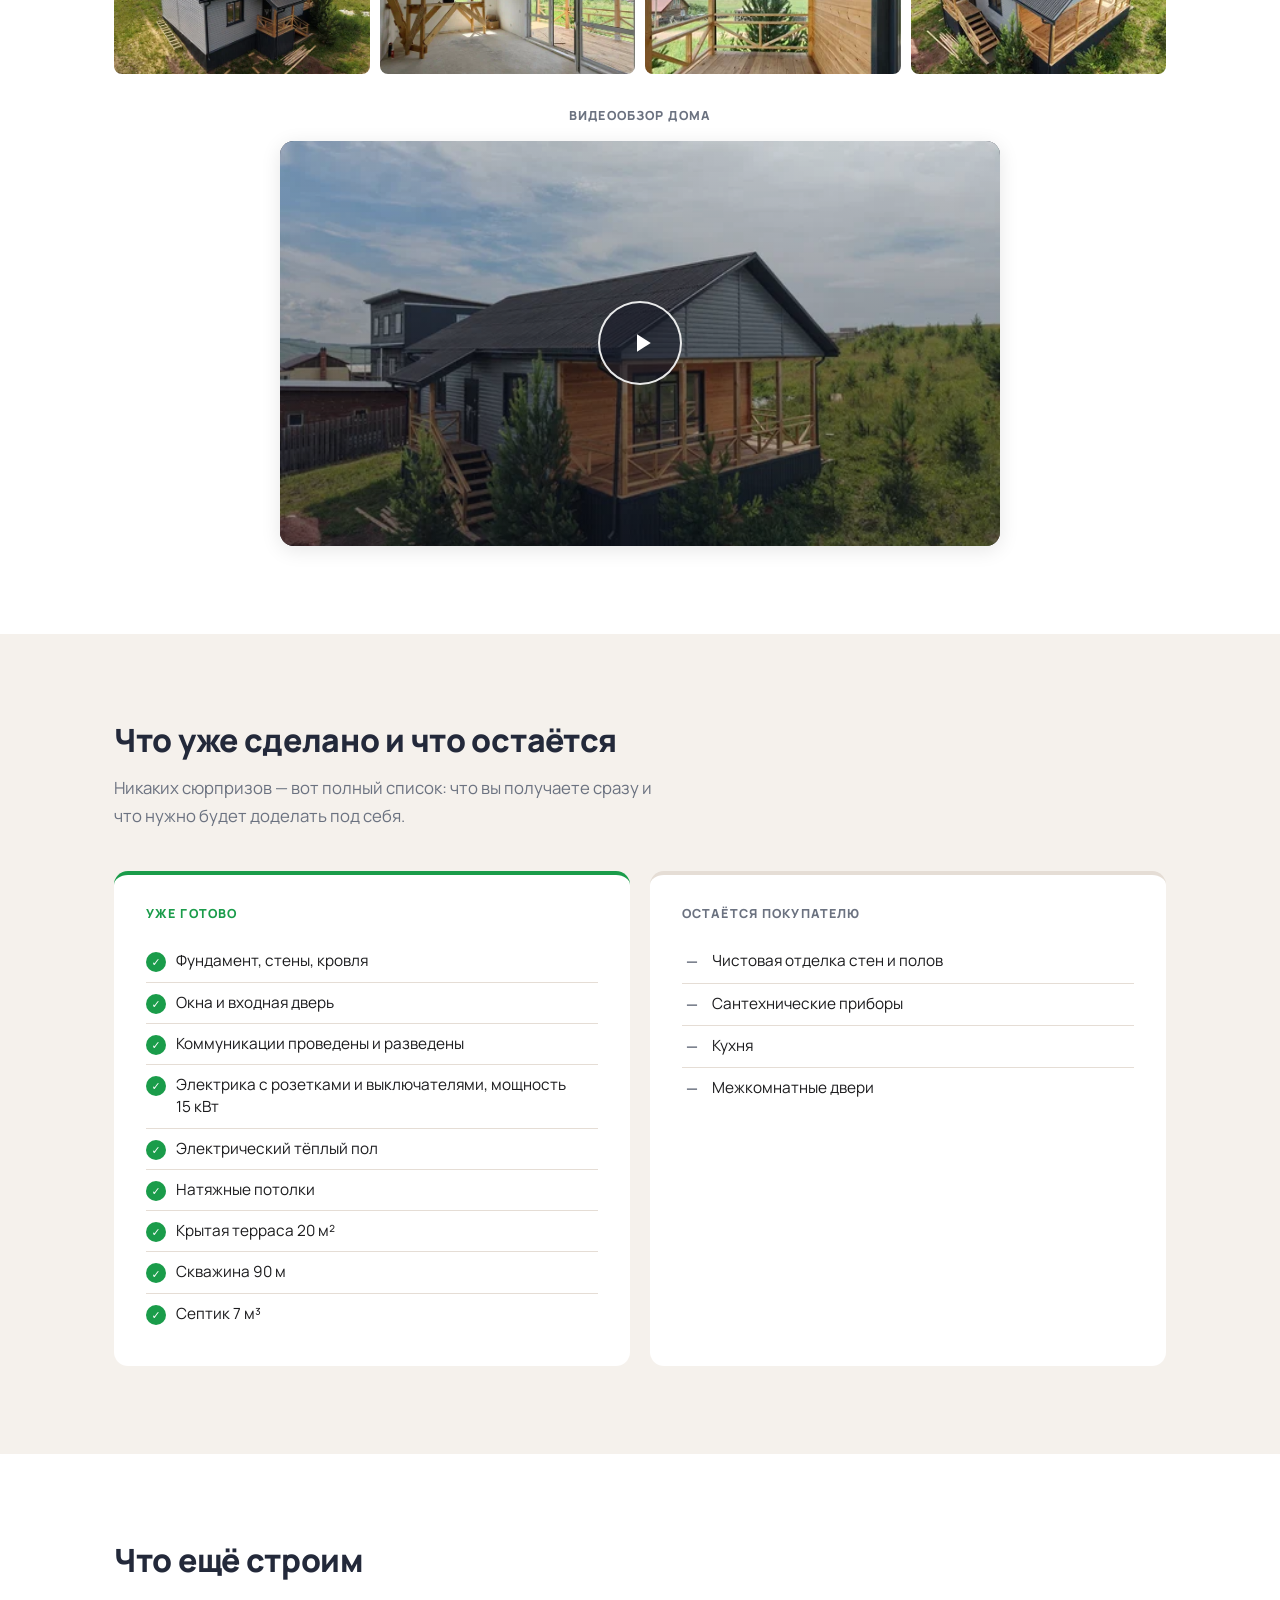
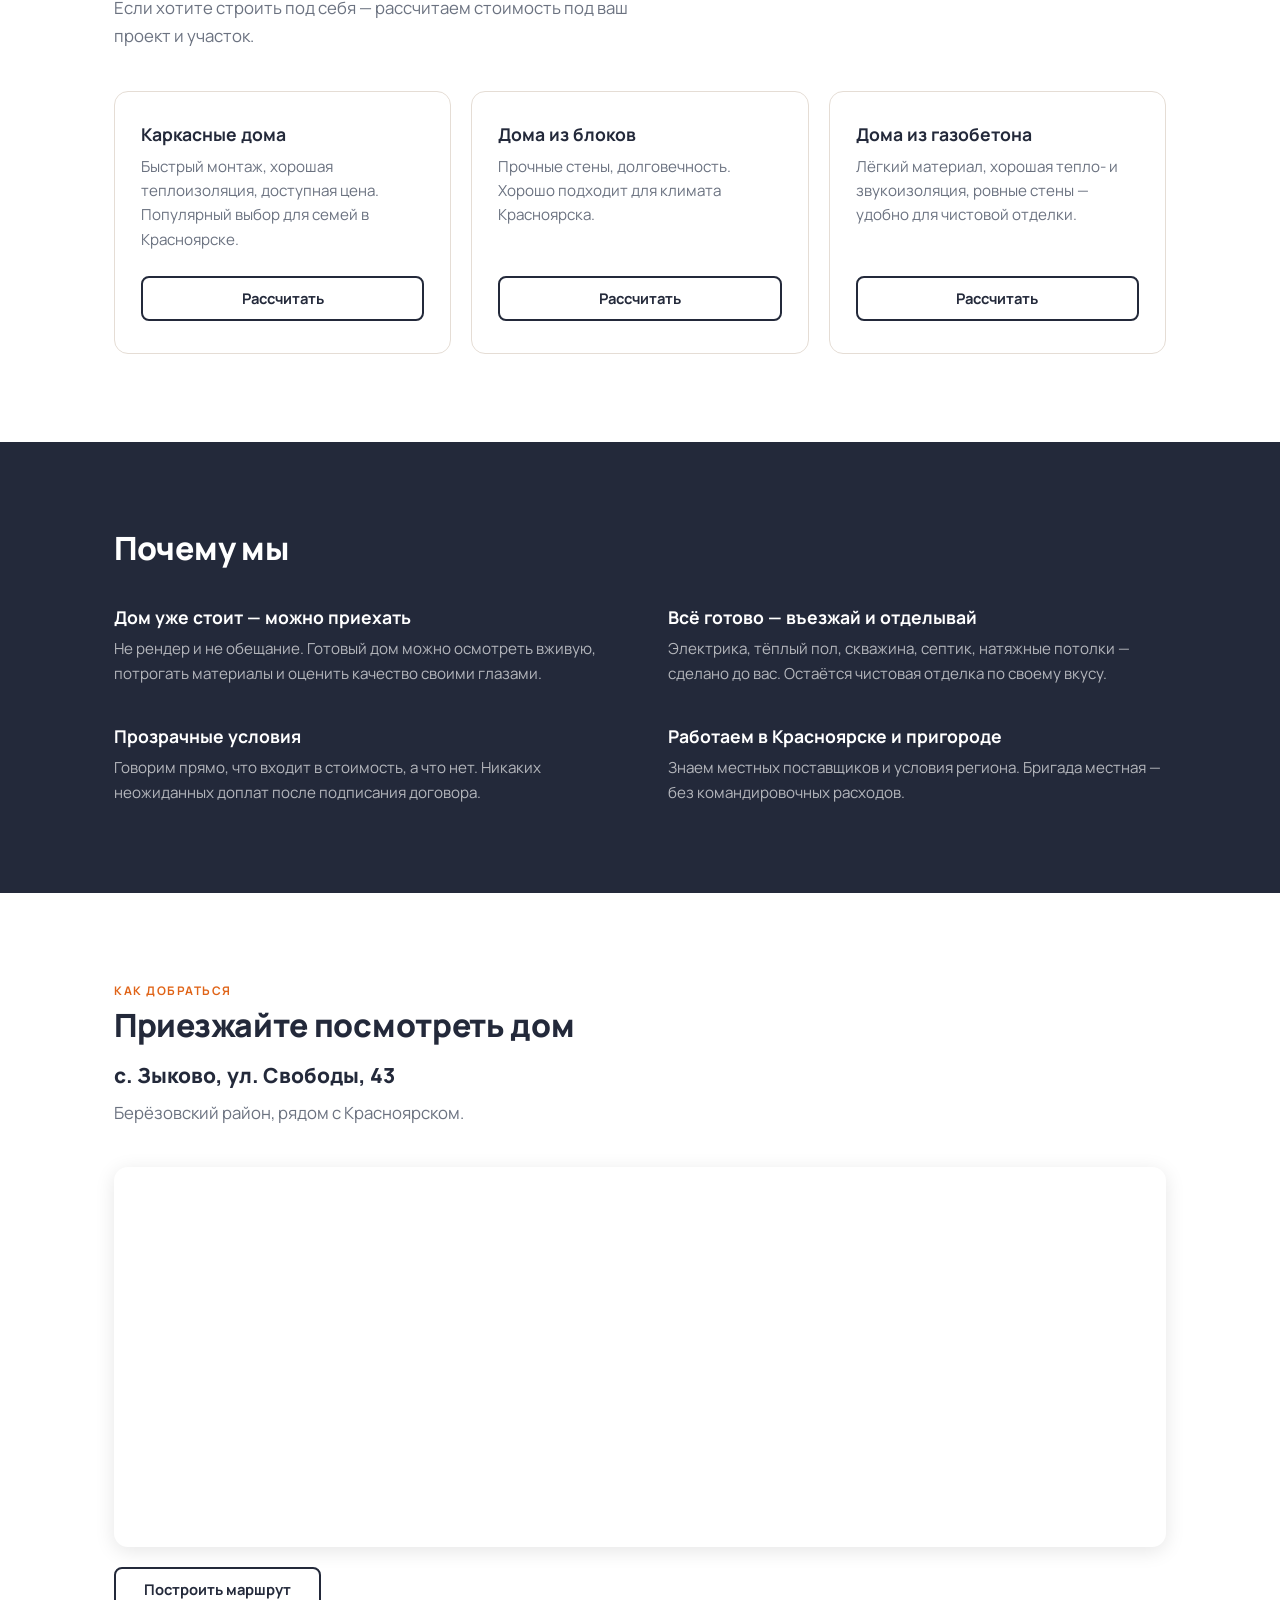
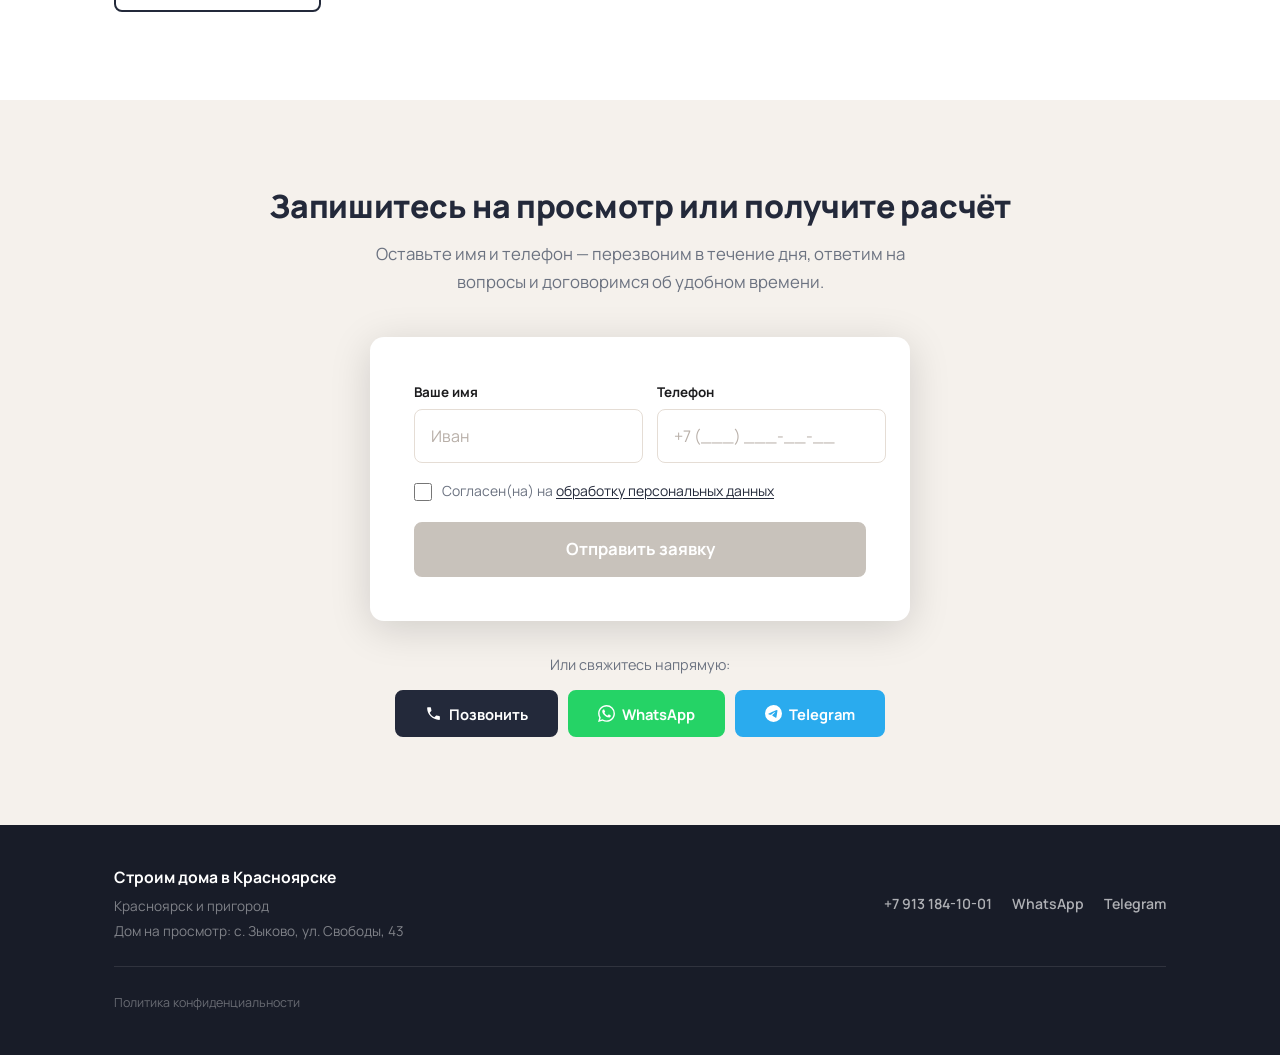
==== commit 52644dc3: "Современнее оформление: плавающая плашка с цифрами, scroll-анимации, hover-полировка карточек Co-Aut" ====
--- a/index.html
+++ b/index.html
@@ -42,6 +42,31 @@
       </div>
     </div>
   </section>
+
+
+  <!-- ========== ПОЛОСА С КЛЮЧЕВЫМИ ЦИФРАМИ (наплывает на hero) ========== -->
+  <div class="stat-bar">
+    <div class="container">
+      <div class="stat-bar__inner">
+        <div class="stat-item">
+          <span class="stat-value">80 м²</span>
+          <span class="stat-key">Площадь</span>
+        </div>
+        <div class="stat-item">
+          <span class="stat-value">2</span>
+          <span class="stat-key">Спальни</span>
+        </div>
+        <div class="stat-item">
+          <span class="stat-value">10 соток</span>
+          <span class="stat-key">Участок</span>
+        </div>
+        <div class="stat-item stat-item--price">
+          <span class="stat-value">5,9&nbsp;млн&nbsp;₽</span>
+          <span class="stat-key">Цена дома</span>
+        </div>
+      </div>
+    </div>
+  </div>
 
 
   <!-- ========== СЕКЦИЯ 2: ГОТОВЫЙ ДОМ ========== -->
--- a/style.css
+++ b/style.css
@@ -168,8 +168,13 @@
   background: rgba(255,255,255,.96);
   backdrop-filter: blur(10px);
   -webkit-backdrop-filter: blur(10px);
-  border-bottom: 1px solid var(--c-border);
+  border-bottom: 1px solid transparent;
   padding: 12px 0;
+  transition: box-shadow .25s ease, border-color .25s ease;
+}
+.site-header.is-scrolled {
+  border-bottom-color: var(--c-border);
+  box-shadow: 0 2px 16px rgba(0,0,0,.06);
 }
 .header-inner {
   display: flex;
@@ -190,15 +195,48 @@
    Hero
 ============================================= */
 .hero {
-  background:
-    linear-gradient(170deg, rgba(20,25,40,.70) 0%, rgba(20,25,40,.50) 100%),
-    url('photos/main.jpg') center 40% / cover no-repeat;
+  position: relative;
+  overflow: hidden;
   min-height: 88vh;
   display: flex;
   align-items: center;
   padding: 120px 0 100px;
 }
-.hero-content { max-width: 640px; }
+.hero::before {
+  content: '';
+  position: absolute;
+  inset: 0;
+  background: url('photos/main.jpg') center 40% / cover no-repeat;
+  animation: heroZoom 26s ease-in-out infinite alternate;
+  z-index: 0;
+}
+.hero::after {
+  content: '';
+  position: absolute;
+  inset: 0;
+  background: linear-gradient(170deg, rgba(20,25,40,.70) 0%, rgba(20,25,40,.50) 100%);
+  z-index: 1;
+}
+.hero-content {
+  position: relative;
+  z-index: 2;
+  max-width: 640px;
+  opacity: 0;
+  transform: translateY(18px);
+  animation: heroFadeUp .8s ease .1s forwards;
+}
+
+@keyframes heroZoom {
+  from { transform: scale(1); }
+  to   { transform: scale(1.09); }
+}
+@keyframes heroFadeUp {
+  to { opacity: 1; transform: translateY(0); }
+}
+@media (prefers-reduced-motion: reduce) {
+  .hero::before { animation: none; }
+  .hero-content { animation: none; opacity: 1; transform: none; }
+}
 
 .hero-location {
   display: inline-block;
@@ -229,6 +267,46 @@
 }
 
 /* =============================================
+   Полоса с ключевыми цифрами (наплывает на hero)
+============================================= */
+.stat-bar {
+  position: relative;
+  z-index: 5;
+  margin-top: -44px;
+}
+.stat-bar__inner {
+  background: var(--c-bg);
+  border-radius: var(--r);
+  box-shadow: var(--sh-md);
+  display: grid;
+  grid-template-columns: repeat(4, 1fr);
+  overflow: hidden;
+}
+.stat-item {
+  display: flex;
+  flex-direction: column;
+  align-items: center;
+  gap: 3px;
+  padding: 22px 12px;
+  text-align: center;
+  border-right: 1px solid var(--c-border);
+}
+.stat-item:last-child { border-right: none; }
+.stat-value {
+  font-size: 1.3rem;
+  font-weight: 800;
+  color: var(--c-dark);
+  line-height: 1.1;
+}
+.stat-key {
+  font-size: .72rem;
+  color: var(--c-muted);
+  text-transform: uppercase;
+  letter-spacing: .06em;
+}
+.stat-item--price .stat-value { color: var(--c-accent); }
+
+/* =============================================
    Готовый дом
 ============================================= */
 .ready-house { background: var(--c-bg); }
@@ -259,6 +337,11 @@
   background: var(--c-bg-alt);
   border-radius: var(--r-sm);
   padding: 14px 16px;
+  transition: transform .2s ease, box-shadow .2s ease;
+}
+.param-item:hover {
+  transform: translateY(-2px);
+  box-shadow: var(--sh-sm);
 }
 .param-item dt {
   font-size: .72rem;
@@ -404,6 +487,11 @@
   border-radius: var(--r);
   padding: 32px;
   border-top: 4px solid var(--c-border);
+  transition: transform .2s ease, box-shadow .2s ease;
+}
+.included-col:hover {
+  transform: translateY(-3px);
+  box-shadow: var(--sh);
 }
 .included-done { border-top-color: var(--c-green); }
 
@@ -502,6 +590,8 @@
   color: rgba(255,255,255,.18);
   margin-bottom: 10px;
 }
+.reason { transition: transform .2s ease; }
+.reason:hover { transform: translateY(-2px); }
 .reason h3 { color: #fff; margin-bottom: 8px; }
 .reason p  { color: rgba(255,255,255,.66); font-size: .95rem; line-height: 1.65; }
 
@@ -843,6 +933,19 @@
 .privacy-section a { color: var(--c-dark); text-decoration: underline; }
 
 /* =============================================
+   Scroll-reveal (появление блоков при скролле)
+============================================= */
+.reveal {
+  opacity: 0;
+  transform: translateY(28px);
+  transition: opacity .6s ease, transform .6s ease;
+}
+.reveal.is-visible {
+  opacity: 1;
+  transform: translateY(0);
+}
+
+/* =============================================
    Адаптив — планшет (900px)
 ============================================= */
 @media (max-width: 900px) {
@@ -872,6 +975,16 @@
 ============================================= */
 @media (max-width: 600px) {
   :root { --py: 52px; }
+
+  .stat-bar { margin-top: -28px; }
+  .stat-bar__inner { grid-template-columns: repeat(2, 1fr); }
+  .stat-item {
+    padding: 16px 8px;
+    border-bottom: 1px solid var(--c-border);
+  }
+  .stat-item:nth-child(2n) { border-right: none; }
+  .stat-item:nth-last-child(-n+2) { border-bottom: none; }
+  .stat-value { font-size: 1.1rem; }
 
   /* Прячем кнопки в шапке — они в sticky bar */
   .header-contacts { display: none; }
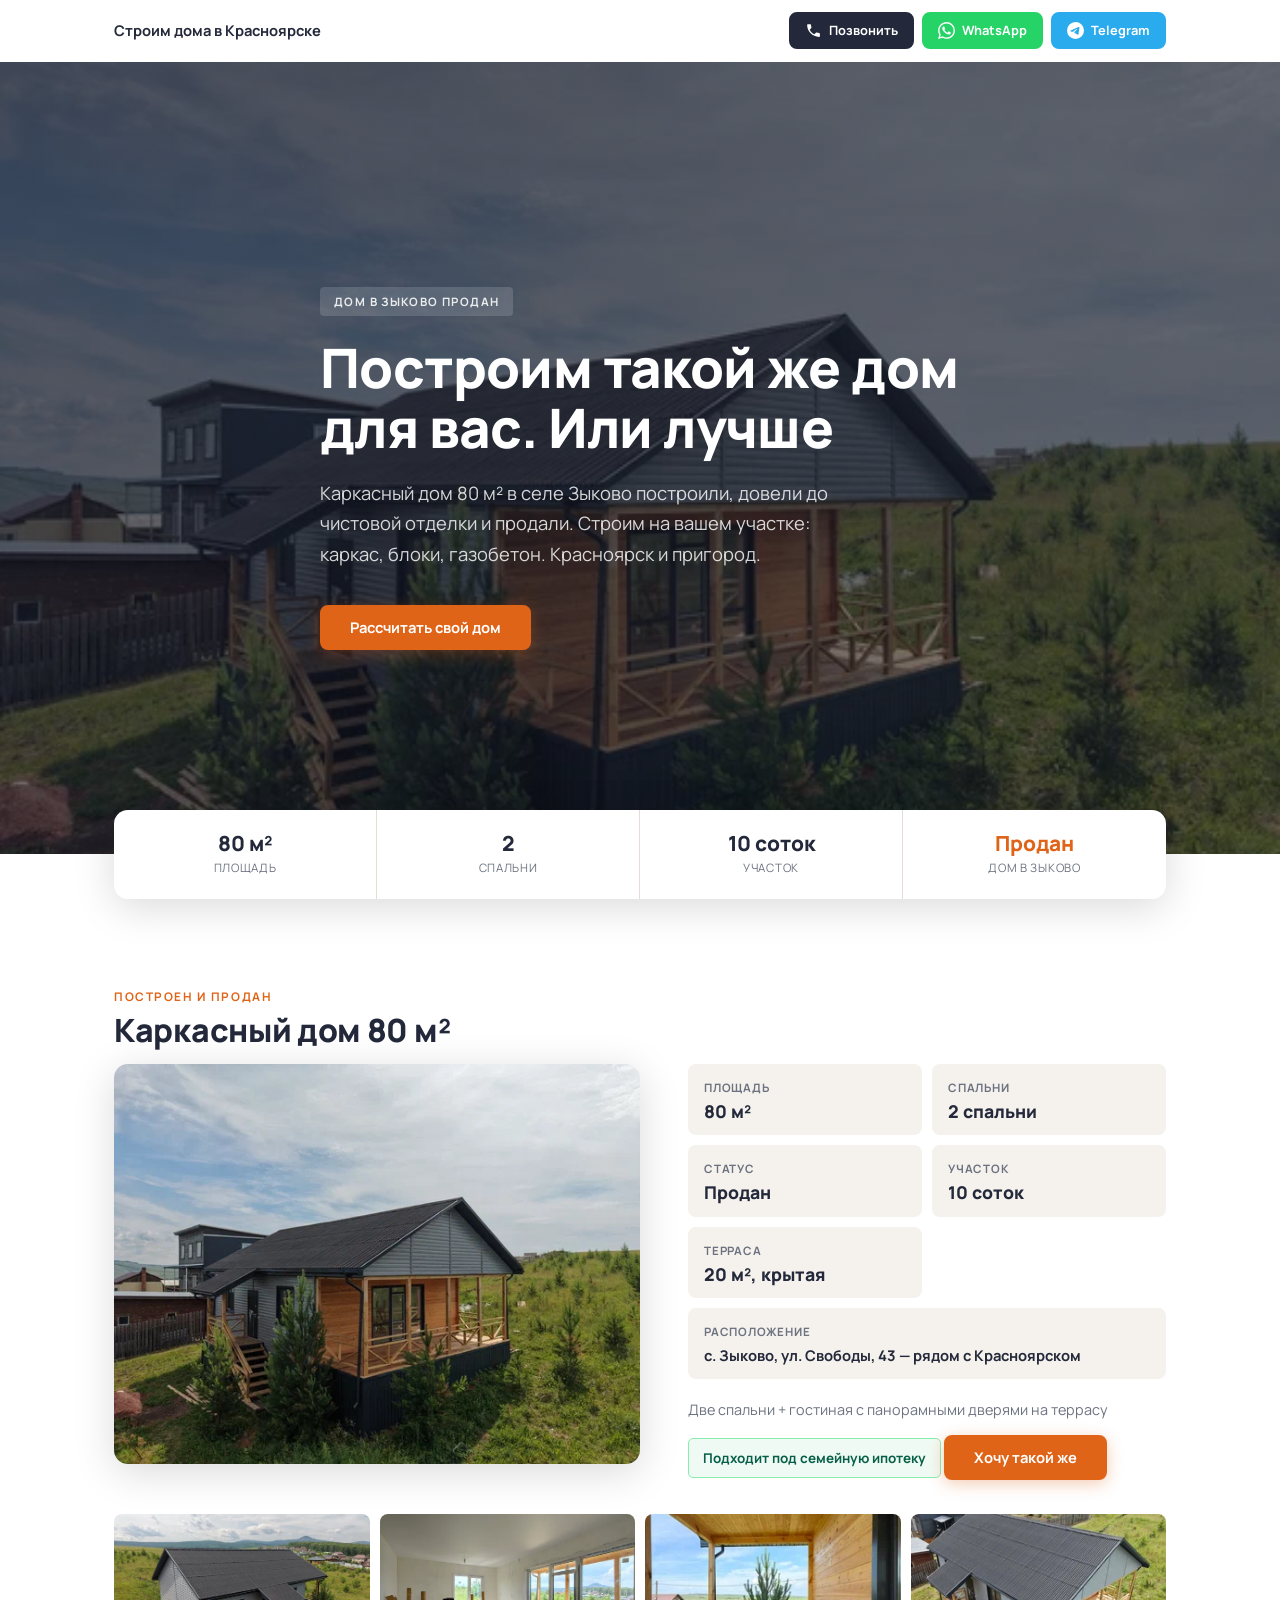
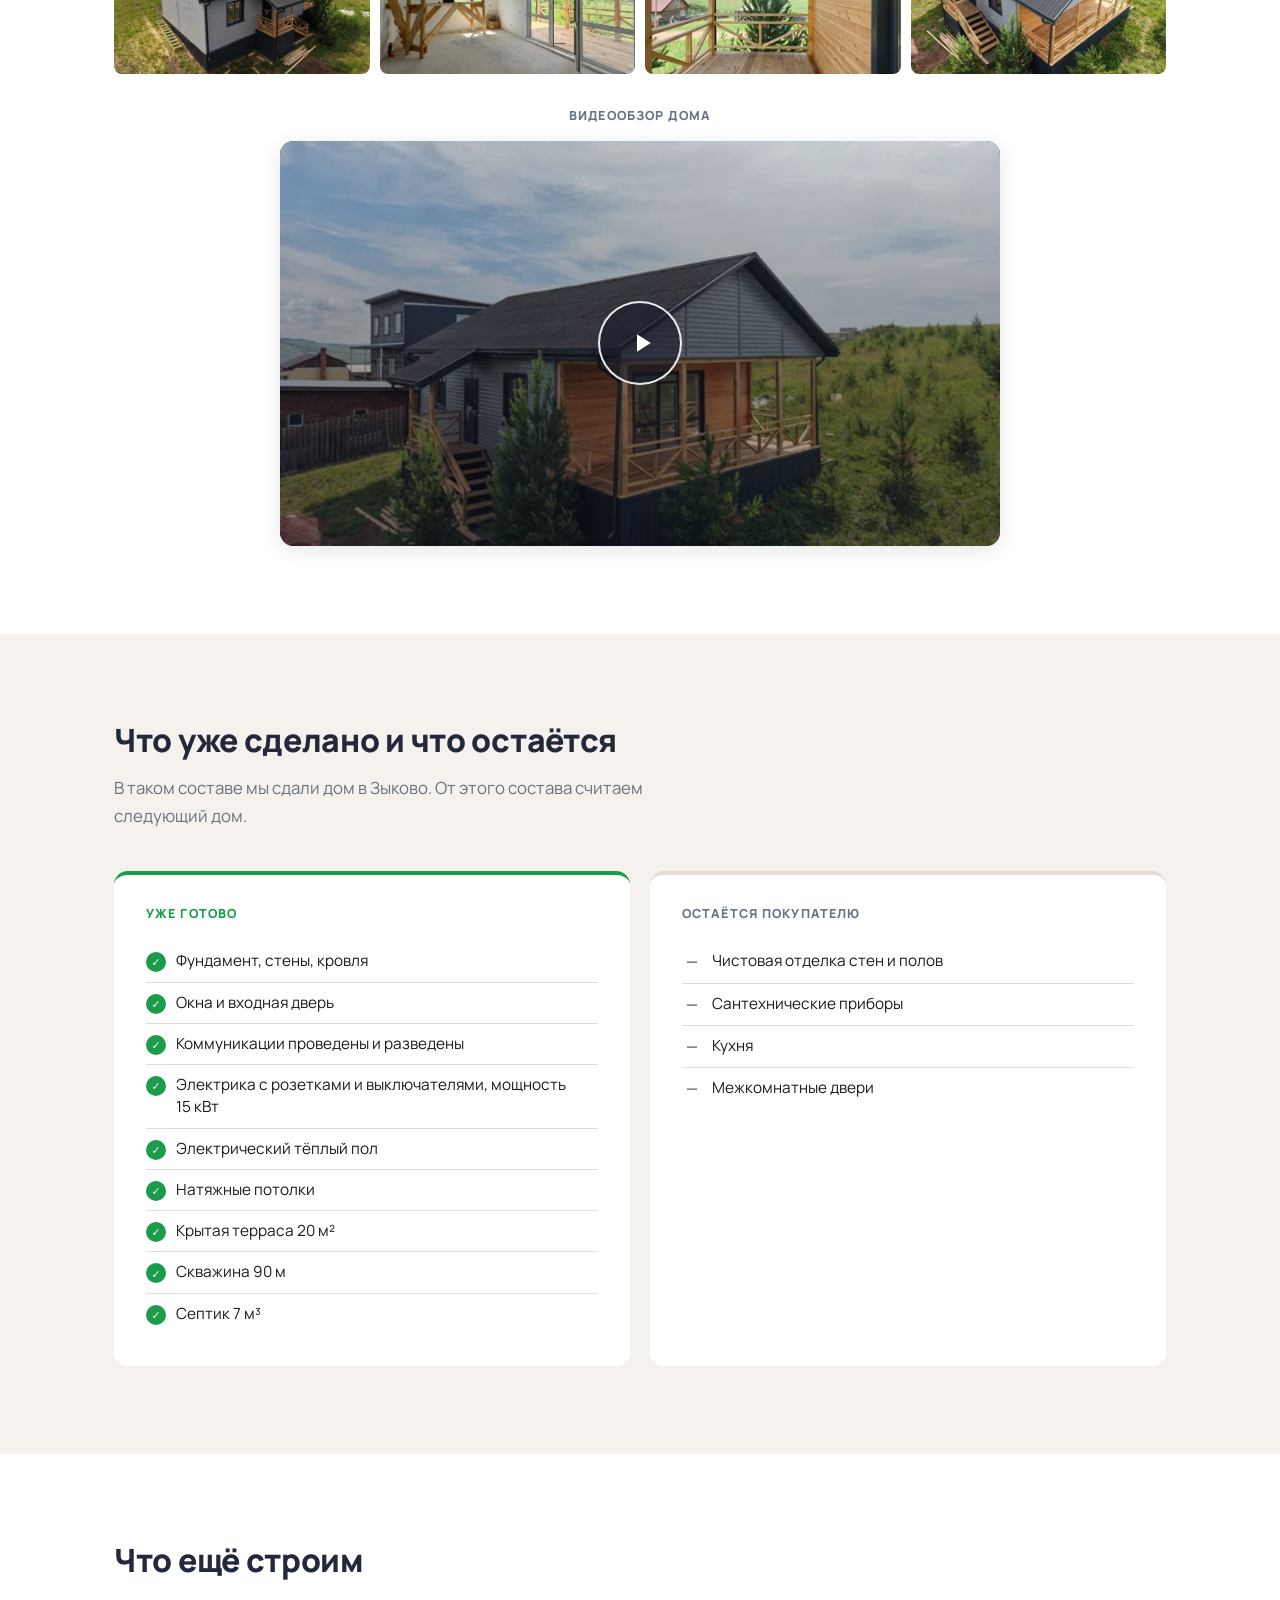
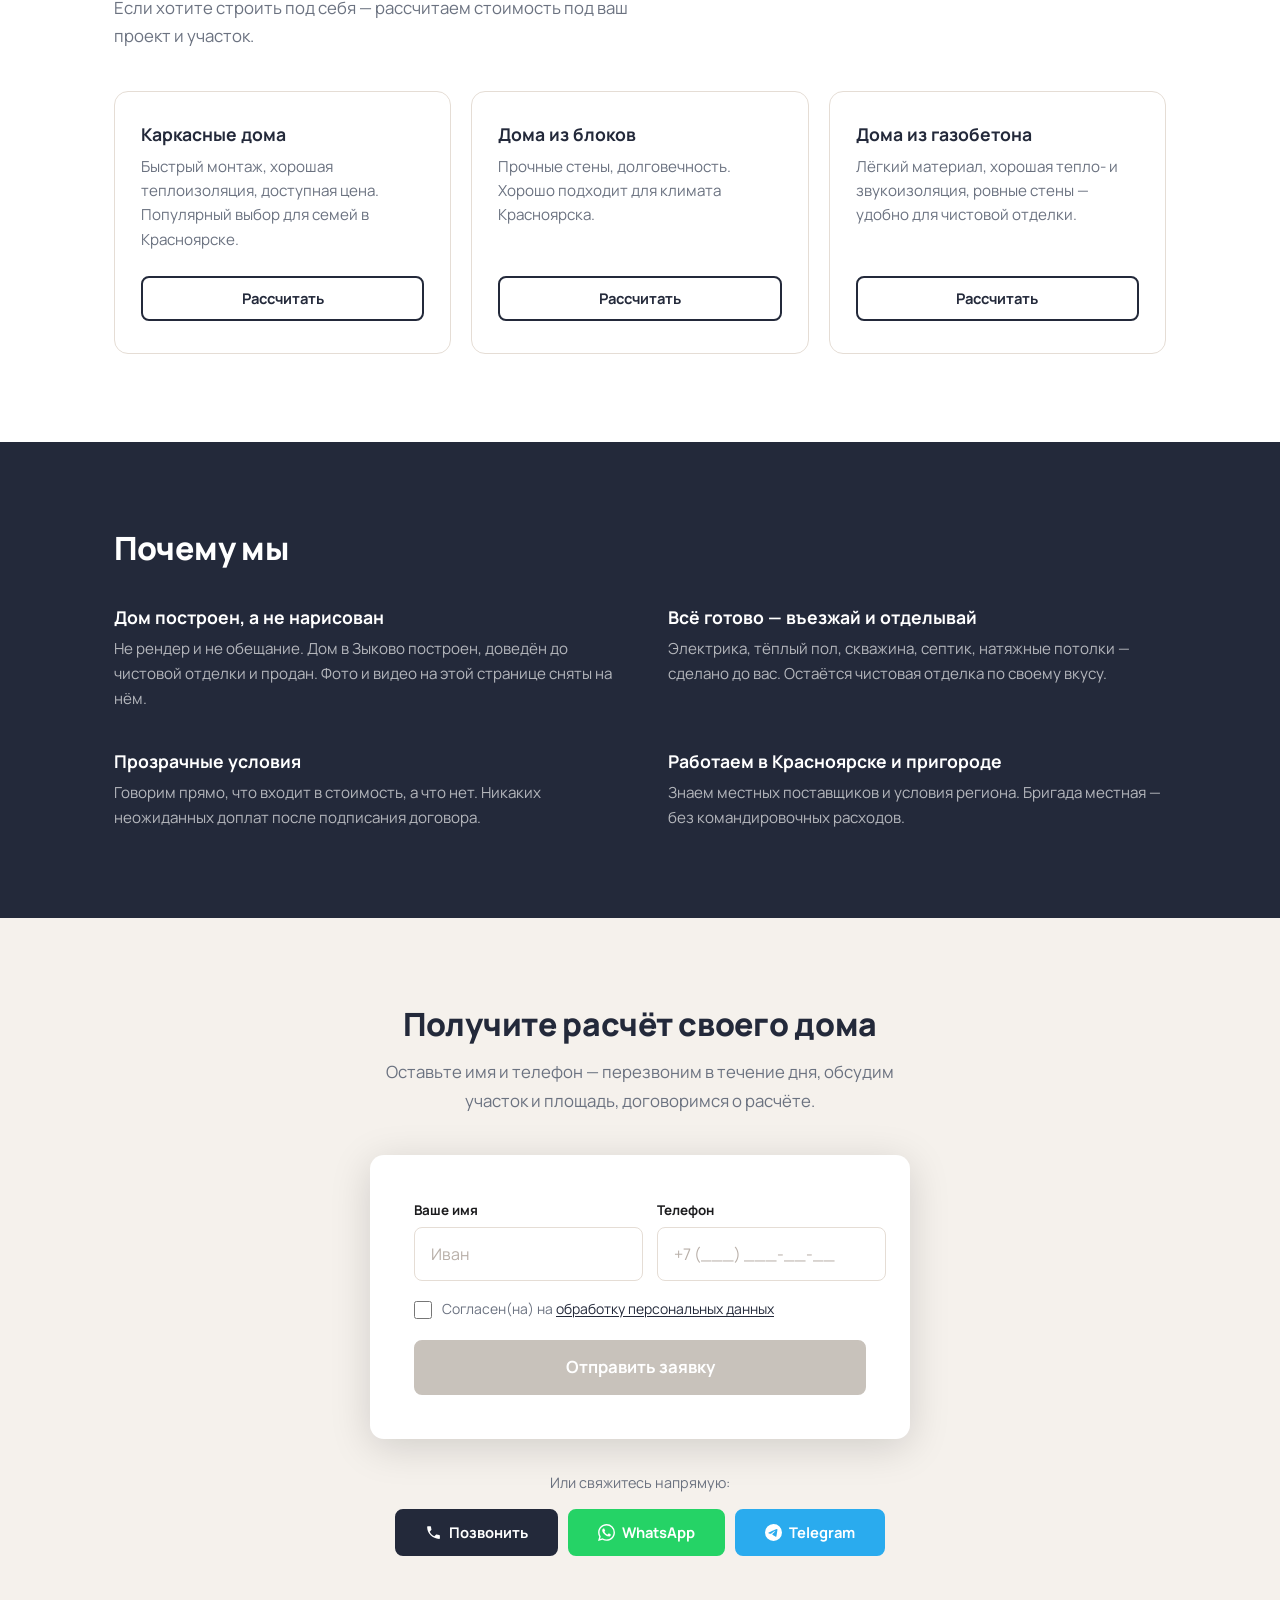
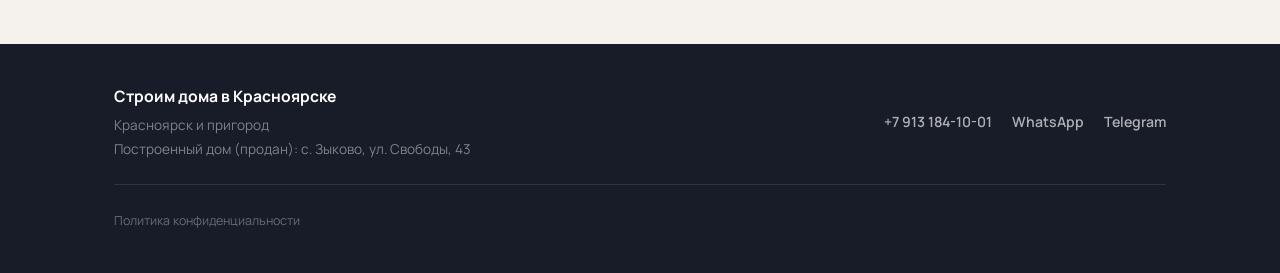
==== commit 976b761e: "feat(site): дом продан: пометка в живой версии и v2, два варианта v3, фасады и обход дома в Blender," ====
--- a/index.html
+++ b/index.html
@@ -3,8 +3,8 @@
 <head>
   <meta charset="UTF-8">
   <meta name="viewport" content="width=device-width, initial-scale=1.0">
-  <title>Каркасный дом в Красноярске — готов под чистовую отделку</title>
-  <meta name="description" content="Готовый каркасный дом 80 м² в Красноярске за 5 900 000 ₽. Электрика, тёплый пол, скважина, септик — уже сделаны. Подходит под семейную ипотеку.">
+  <title>Строим дома в Красноярске. Дом в Зыково построен и продан</title>
+  <meta name="description" content="Каркасный дом 80 м² в селе Зыково под Красноярском построили, довели до чистовой отделки и продали. Строим такие же и лучше на вашем участке: каркас, блоки, газобетон.">
   <link rel="preconnect" href="https://fonts.googleapis.com">
   <link rel="preconnect" href="https://fonts.gstatic.com" crossorigin>
   <link href="https://fonts.googleapis.com/css2?family=Manrope:wght@400;500;600;700;800&display=swap" rel="stylesheet">
@@ -31,14 +31,13 @@
   <section class="hero" id="hero">
     <div class="container">
       <div class="hero-content">
-        <p class="hero-location">Красноярск и пригород</p>
-        <h1>Готовый дом&nbsp;— можно приехать и&nbsp;посмотреть</h1>
+        <p class="hero-location">Дом в Зыково продан</p>
+        <h1>Построим такой&nbsp;же дом для&nbsp;вас. Или лучше</h1>
         <p class="hero-desc">
-          Каркасный дом 80&nbsp;м², готов под чистовую отделку.
-          Электрика, тёплый пол, скважина и&nbsp;септик&nbsp;— уже сделаны.
-          Подходит под семейную ипотеку.
+          Каркасный дом 80&nbsp;м² в&nbsp;селе Зыково построили, довели до чистовой отделки и&nbsp;продали.
+          Строим на вашем участке: каркас, блоки, газобетон. Красноярск и&nbsp;пригород.
         </p>
-        <a href="#form" class="btn btn-primary">Записаться на просмотр</a>
+        <a href="#form" class="btn btn-primary">Рассчитать свой дом</a>
       </div>
     </div>
   </section>
@@ -61,8 +60,8 @@
           <span class="stat-key">Участок</span>
         </div>
         <div class="stat-item stat-item--price">
-          <span class="stat-value">5,9&nbsp;млн&nbsp;₽</span>
-          <span class="stat-key">Цена дома</span>
+          <span class="stat-value">Продан</span>
+          <span class="stat-key">Дом в Зыково</span>
         </div>
       </div>
     </div>
@@ -72,7 +71,7 @@
   <!-- ========== СЕКЦИЯ 2: ГОТОВЫЙ ДОМ ========== -->
   <section class="ready-house" id="house">
     <div class="container">
-      <p class="section-label">Уже построен</p>
+      <p class="section-label">Построен и продан</p>
       <h2>Каркасный дом 80&nbsp;м²</h2>
 
       <div class="house-layout">
@@ -94,8 +93,8 @@
               <dd>2 спальни</dd>
             </div>
             <div class="param-item">
-              <dt>Цена</dt>
-              <dd>5&nbsp;900&nbsp;000&nbsp;₽</dd>
+              <dt>Статус</dt>
+              <dd>Продан</dd>
             </div>
             <div class="param-item">
               <dt>Участок</dt>
@@ -115,7 +114,7 @@
 
           <p class="mortgage-badge">Подходит под семейную ипотеку</p>
 
-          <a href="#form" class="btn btn-primary">Хочу посмотреть</a>
+          <a href="#form" class="btn btn-primary">Хочу такой же</a>
         </div>
 
       </div><!-- /.house-layout -->
@@ -148,8 +147,7 @@
     <div class="container">
       <h2>Что уже сделано и что остаётся</h2>
       <p class="section-desc">
-        Никаких сюрпризов&nbsp;— вот полный список: что вы получаете сразу и что нужно будет доделать под себя.
-      </p>
+        В таком составе мы сдали дом в Зыково. От этого состава считаем следующий дом.</p>
 
       <div class="included-grid">
 
@@ -233,10 +231,10 @@
       <div class="reasons-grid">
 
         <div class="reason">
-          <h3>Дом уже стоит&nbsp;— можно приехать</h3>
-          <p>
-            Не рендер и не обещание. Готовый дом можно осмотреть вживую,
-            потрогать материалы и оценить качество своими глазами.
+          <h3>Дом построен, а&nbsp;не нарисован</h3>
+          <p>
+            Не рендер и не обещание. Дом в Зыково построен, доведён до чистовой отделки
+            и продан. Фото и видео на этой странице сняты на нём.
           </p>
         </div>
 
@@ -270,10 +268,10 @@
 
 
   <!-- ========== СЕКЦИЯ: КАК ДОБРАТЬСЯ ========== -->
-  <section class="route" id="route">
+  <section class="route" id="route" hidden>
     <div class="container">
       <p class="section-label">Как добраться</p>
-      <h2>Приезжайте посмотреть дом</h2>
+      <h2>Где стоит построенный дом</h2>
       <p class="route-address">с.&nbsp;Зыково, ул.&nbsp;Свободы, 43</p>
       <p class="section-desc">Берёзовский район, рядом с Красноярском.</p>
 
@@ -305,10 +303,10 @@
   <!-- ========== СЕКЦИЯ 6: ФОРМА ЗАЯВКИ ========== -->
   <section class="form-section" id="form">
     <div class="container">
-      <h2>Запишитесь на просмотр или получите расчёт</h2>
+      <h2>Получите расчёт своего дома</h2>
       <p class="section-desc">
         Оставьте имя и телефон&nbsp;— перезвоним в течение дня,
-        ответим на вопросы и договоримся об удобном времени.
+        обсудим участок и площадь, договоримся о расчёте.
       </p>
 
       <!--
@@ -387,7 +385,7 @@
         <div class="footer-info">
           <p class="footer-brand">Строим дома в Красноярске</p>
           <p class="footer-city">Красноярск и пригород</p>
-          <p class="footer-address">Дом на просмотр: с. Зыково, ул. Свободы, 43</p>
+          <p class="footer-address">Построенный дом (продан): с. Зыково, ул. Свободы, 43</p>
         </div>
 
         <div class="footer-contacts">
